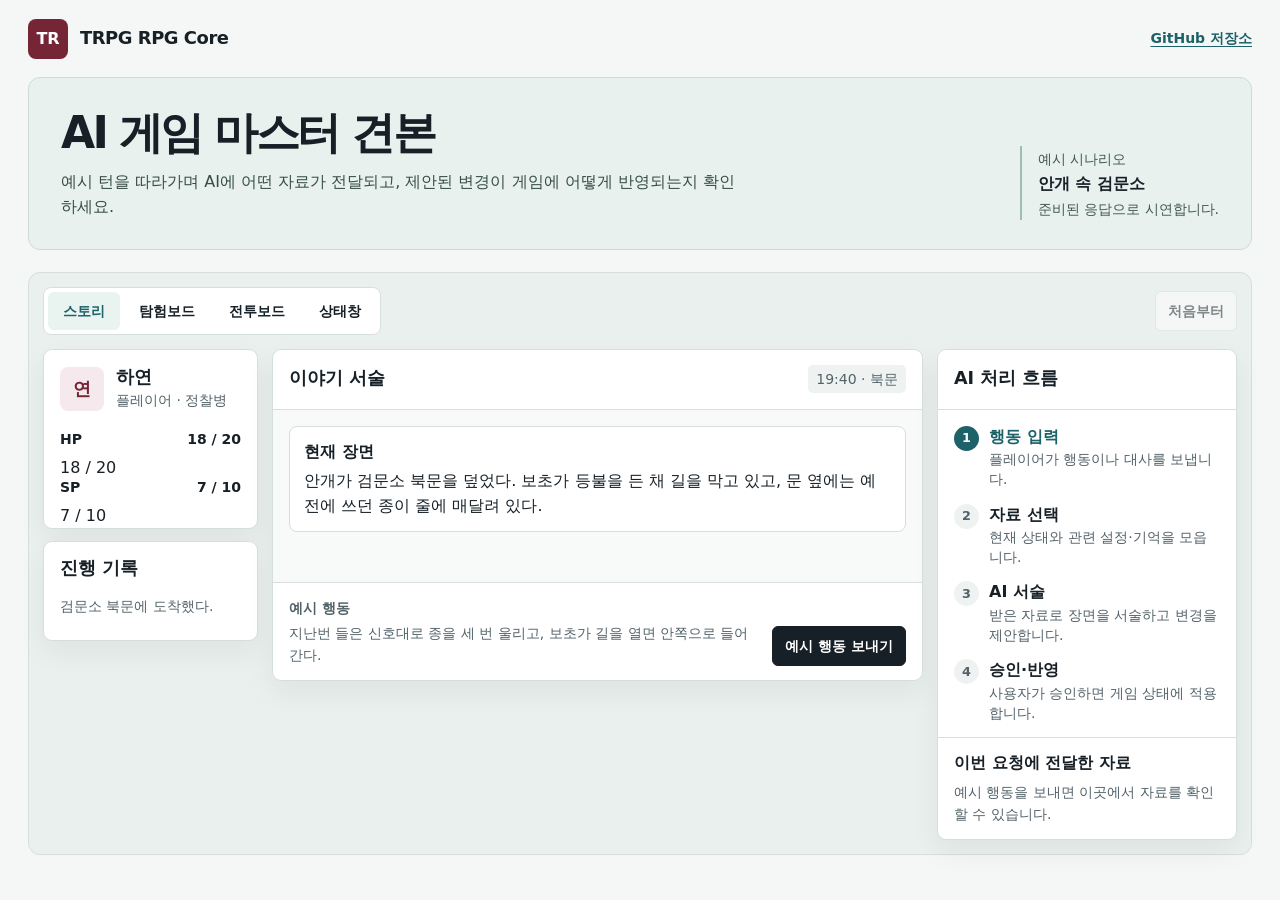
==== index.html @ 64614d7c "Add interactive AI GM demo" ====
<!doctype html>
<html lang="ko">
<head>
  <meta charset="utf-8">
  <meta name="viewport" content="width=device-width, initial-scale=1">
  <meta name="description" content="TRPG RPG Core의 AI 게임 마스터가 입력을 받아 자료를 고르고, 상태 변경을 제안하는 과정을 체험합니다.">
  <meta name="theme-color" content="#f4f7f5">
  <title>TRPG RPG Core · AI GM 견본</title>
  <link rel="icon" href="./favicon.svg" type="image/svg+xml">
  <link rel="stylesheet" href="./styles.css">
  <script src="./demo.js" defer></script>
</head>
<body>
  <div class="app-shell">
    <header class="topbar">
      <div class="brand-lockup">
        <span class="brand-mark" aria-hidden="true">TR</span>
        <strong>TRPG RPG Core</strong>
      </div>
      <a class="source-link" href="https://github.com/tassada00-web/trpg-ai-demo">GitHub 저장소</a>
    </header>

    <main>
      <section class="intro" aria-labelledby="page-title">
        <div>
          <h1 id="page-title">AI 게임 마스터 견본</h1>
          <p>예시 턴을 따라가며 AI에 어떤 자료가 전달되고, 제안된 변경이 게임에 어떻게 반영되는지 확인하세요.</p>
        </div>
        <div class="intro-scene">
          <span>예시 시나리오</span>
          <strong>안개 속 검문소</strong>
          <p>준비된 응답으로 시연합니다.</p>
        </div>
      </section>

      <noscript><p class="noscript">예시 턴을 재생하려면 브라우저에서 JavaScript를 켜주세요.</p></noscript>
      <section class="workbench" aria-label="TRPG 견본">
        <div class="toolbar">
          <nav class="main-mode-switcher" aria-label="견본 화면">
            <button type="button" data-view="story" aria-pressed="true" aria-controls="story">스토리</button>
            <button type="button" data-view="explore" aria-pressed="false" aria-controls="explore">탐험보드</button>
            <button type="button" data-view="combat" aria-pressed="false" aria-controls="combat">전투보드</button>
            <button type="button" data-view="profile" aria-pressed="false" aria-controls="profile">상태창</button>
          </nav>
          <button type="button" class="ghost-button" id="reset" disabled>처음부터</button>
        </div>

        <div class="layout-grid">
          <aside class="party-panel" aria-label="캐릭터와 진행 기록">
            <section class="panel hero-card" aria-labelledby="hero-name">
              <div class="hero-body">
                <div class="hero-ident">
                  <span class="hero-sigil" aria-hidden="true">연</span>
                  <div><h2 id="hero-name">하연</h2><p>플레이어 · 정찰병</p></div>
                </div>
                <div class="resource-stack">
                  <div class="resource-line">
                    <label for="hp-meter">HP <strong data-hp>18 / 20</strong></label>
                    <meter id="hp-meter" min="0" max="20" value="18">18 / 20</meter>
                  </div>
                  <div class="resource-line">
                    <label for="sp-meter">SP <strong>7 / 10</strong></label>
                    <meter id="sp-meter" min="0" max="10" value="7">7 / 10</meter>
                  </div>
                </div>
              </div>
            </section>
            <section class="panel log-panel" aria-labelledby="log-title">
              <h2 id="log-title">진행 기록</h2>
              <ul id="log"><li>검문소 북문에 도착했다.</li></ul>
            </section>
          </aside>

          <div class="play-panel">
            <section id="story" class="panel" aria-labelledby="story-title">
              <header class="panel-head">
                <h2 id="story-title">이야기 서술</h2>
                <span class="scene-tag">19:40 · 북문</span>
              </header>
              <div class="narrator-messages">
                <article class="narrator-message">
                  <h3>현재 장면</h3>
                  <p>안개가 검문소 북문을 덮었다. 보초가 등불을 든 채 길을 막고 있고, 문 옆에는 예전에 쓰던 종이 줄에 매달려 있다.</p>
                </article>
                <article class="narrator-message user" id="player-message" hidden>
                  <h3>하연</h3>
                  <p data-action-text></p>
                </article>
                <article class="narrator-message" id="gm-message" hidden>
                  <h3>AI 게임 마스터 <span>예시 응답</span></h3>
                  <p>종이 세 번 울리자 보초가 등불을 돌리고 빗장을 푼다. 열린 샛문으로 몸을 밀어 넣는 순간, 휘어진 쇠고리가 팔을 스친다. 하연은 문 안쪽 그늘에 이르러 소매 아래 번지는 피를 발견한다.</p>
                </article>
              </div>
              <div class="story-action" id="input-area">
                <div id="sample-action">
                  <p class="field-label">예시 행동</p>
                  <p data-action-text>지난번 들은 신호대로 종을 세 번 울리고, 보초가 길을 열면 안쪽으로 들어간다.</p>
                </div>
                <button type="button" class="solid-button" id="submit-action" aria-describedby="sample-action">예시 행동 보내기</button>
              </div>
              <div class="story-action" id="request-area" hidden>
                <p>선택한 자료를 확인하고 AI의 예시 응답을 열어보세요.</p>
                <button type="button" class="solid-button" id="show-reply">AI 서술 보기</button>
              </div>
              <div class="proposal" id="proposal" hidden>
                <div>
                  <p class="field-label" id="proposal-label">상태 변경 제안 · 승인 대기</p>
                  <h3>하연 HP <span>18 → 15</span></h3>
                  <p id="proposal-note">쇠고리에 긁혀 HP 3 감소</p>
                </div>
                <div class="proposal-actions" id="proposal-actions">
                  <button type="button" class="ghost-button" id="reject">거절</button>
                  <button type="button" class="solid-button" id="approve">승인 및 적용</button>
                </div>
              </div>
            </section>

            <section id="explore" class="panel" aria-labelledby="explore-title" hidden>
              <header class="panel-head"><h2 id="explore-title">파티 탐험 보드</h2><span class="scene-tag">검문소 북문</span></header>
              <div class="board-body">
                <div class="board-map" data-board="explore" aria-hidden="true"></div>
                <p class="board-caption">하연 C4 · 보초 E4 · 신호용 종 E3</p>
                <p>이 예시 턴에는 탐험 참조가 켜져 있어 서버가 보드의 인물과 물체를 AI 요청에 포함합니다.</p>
              </div>
            </section>

            <section id="combat" class="panel" aria-labelledby="combat-title" hidden>
              <header class="panel-head"><h2 id="combat-title">전투 보드</h2><span class="scene-tag">유닛 상태</span></header>
              <div class="board-body">
                <div class="board-map" data-board="combat" aria-hidden="true"></div>
                <p class="board-caption">하연 C4 · HP <strong data-hp>18 / 20</strong></p>
                <p>하연의 HP가 바뀌면 전투보드의 유닛 정보에도 같은 값이 표시됩니다.</p>
              </div>
            </section>

            <section id="profile" class="panel" aria-labelledby="profile-title" hidden>
              <header class="panel-head"><h2 id="profile-title">캐릭터 상태창</h2><span class="scene-tag">하연</span></header>
              <dl class="profile-list">
                <div><dt>직업</dt><dd>정찰병</dd></div>
                <div><dt>HP</dt><dd data-hp>18 / 20</dd></div>
                <div><dt>SP</dt><dd>7 / 10</dd></div>
                <div><dt>소지품</dt><dd>휴대용 등불, 붕대</dd></div>
              </dl>
            </section>
          </div>

          <aside class="panel sheet-panel" aria-labelledby="flow-title">
            <header class="panel-head"><h2 id="flow-title">AI 처리 흐름</h2></header>
            <ol class="flow-list">
              <li data-step aria-current="step"><strong>행동 입력</strong><span>플레이어가 행동이나 대사를 보냅니다.</span></li>
              <li data-step><strong>자료 선택</strong><span>현재 상태와 관련 설정·기억을 모읍니다.</span></li>
              <li data-step><strong>AI 서술</strong><span>받은 자료로 장면을 서술하고 변경을 제안합니다.</span></li>
              <li data-step><strong>승인·반영</strong><span>사용자가 승인하면 게임 상태에 적용합니다.</span></li>
            </ol>
            <section class="context" aria-labelledby="context-title">
              <h3 id="context-title">이번 요청에 전달한 자료</h3>
              <p id="context-empty">예시 행동을 보내면 이곳에서 자료를 확인할 수 있습니다.</p>
              <div id="context-data" hidden>
                <details open>
                  <summary>캐릭터 상태</summary>
                  <p>하연 · 정찰병 · 턴 시작 시 HP 18 / 20, SP 7 / 10</p>
                </details>
                <details open>
                  <summary>탐험보드</summary>
                  <p>북문에서 하연은 C4, 보초는 E4에 있다. 문 옆 E3에는 종이 있다.</p>
                </details>
                <details>
                  <summary>장소 설정</summary>
                  <p>오래된 북문에는 낮은 샛문이 있다. 안쪽으로 휜 쇠고리가 통로에 걸쳐 있다.</p>
                </details>
                <details>
                  <summary>과거 기억</summary>
                  <p>이전 턴에서 안내인이 “종을 세 번 울리면 보초가 샛문을 열어줘”라고 알려줬다.</p>
                </details>
              </div>
            </section>
          </aside>
        </div>
      </section>
      <p class="sr-only" id="announcement" role="status"></p>
    </main>
  </div>
</body>
</html>
---- styles.css ----
:root {
  color-scheme: light;
  --bg: #f4f7f5;
  --surface: #fff;
  --surface-2: #eef3f1;
  --ink: #172027;
  --muted: #536269;
  --line: #d7dfdc;
  --red-deep: #762537;
  --teal: #267f86;
  --teal-dark: #1c6268;
  --green: #368362;
  --gold: #97651c;
  --shadow: 0 12px 28px rgba(20, 33, 39, .06);
}

*, *::before, *::after { box-sizing: border-box; }
[hidden] { display: none !important; }
body {
  margin: 0;
  color: var(--ink);
  background: var(--bg);
  font: 1rem/1.58 "Pretendard", "Noto Sans KR", "Malgun Gothic", system-ui, sans-serif;
}

body, h1, h2, h3, p, ol, ul, dl, dd { margin: 0; }
button, a { touch-action: manipulation; }
button { font: inherit; cursor: pointer; }
button:disabled { opacity: .5; cursor: default; }
:focus-visible { outline: 3px solid var(--teal); outline-offset: 3px; }
a { color: var(--teal-dark); text-underline-offset: .2em; }
h2 { font-size: 1.1rem; line-height: 1.35; }
h3 { font-size: 1rem; line-height: 1.45; }

.app-shell { width: min(1320px, calc(100% - 56px)); margin-inline: auto; padding-bottom: 32px; }
.topbar { display: flex; align-items: center; justify-content: space-between; gap: 12px; min-height: 77px; }
.brand-lockup, .hero-ident { display: flex; align-items: center; gap: 12px; }
.brand-lockup strong { font-size: 1.12rem; letter-spacing: -.025em; }
.brand-mark, .hero-sigil { display: grid; place-items: center; flex: none; border-radius: 8px; font-weight: 900; }
.brand-mark { width: 40px; height: 40px; background: var(--red-deep); color: #fff; }
.source-link { font-size: .875rem; font-weight: 750; }

.intro {
  display: flex;
  align-items: end;
  justify-content: space-between;
  gap: 24px;
  margin-bottom: 22px;
  padding: 29px 32px;
  border: 1px solid #cddbd4;
  border-radius: 12px;
  background: #e8f1ed;
}
.intro h1 { font-size: clamp(1.82rem, 3.45vw, 3.1rem); letter-spacing: -.06em; line-height: 1.18; }
.intro h1 + p { max-width: 43rem; margin-top: 10px; color: #374d47; }
.intro-scene { flex: 0 0 auto; min-width: 170px; border-left: 2px solid #9cbfb3; padding-left: 16px; }
.intro-scene span, .intro-scene p { color: #425851; font-size: .875rem; }
.intro-scene strong { display: block; font-size: 1.03rem; }

.workbench { padding: 14px; border: 1px solid var(--line); border-radius: 12px; background: #eaf0ed; }
.toolbar { display: flex; justify-content: space-between; align-items: center; gap: 12px; margin-bottom: 14px; }
.main-mode-switcher {
  display: flex;
  gap: 4px;
  padding: 4px;
  border: 1px solid var(--line);
  border-radius: 8px;
  background: var(--surface);
}
.main-mode-switcher button, .ghost-button, .solid-button {
  min-height: 40px;
  padding: 7px 12px;
  border: 1px solid var(--line);
  border-radius: 6px;
  background: var(--surface);
  color: var(--ink);
  font-size: .875rem;
  font-weight: 750;
}
.main-mode-switcher button { min-height: 35px; border-color: transparent; padding-inline: 14px; }
.main-mode-switcher button[aria-pressed="true"] { background: #e9f3f0; color: var(--teal-dark); }
.solid-button { background: var(--ink); color: #fff; border-color: var(--ink); }
button:not(:disabled):hover { filter: brightness(.95); }

.layout-grid { display: grid; grid-template-columns: 215px minmax(0, 1fr) minmax(250px, 300px); align-items: start; gap: 14px; }
.party-panel, .resource-stack { display: grid; gap: 12px; }
.panel { min-width: 0; border: 1px solid var(--line); border-radius: 9px; background: var(--surface); box-shadow: var(--shadow); }
.panel-head {
  display: flex;
  align-items: center;
  justify-content: space-between;
  flex-wrap: wrap;
  gap: 8px;
  min-height: 60px;
  padding: 12px 16px;
  border-bottom: 1px solid var(--line);
}
.hero-body { display: grid; gap: 16px; padding: 16px; }
.hero-sigil { width: 44px; height: 44px; background: #f6e9ed; color: var(--red-deep); font-size: 1.15rem; }
.hero-ident p, .scene-tag, .board-caption { color: var(--muted); font-size: .875rem; }
.scene-tag { padding: 3px 8px; background: var(--surface-2); border-radius: 5px; }
.resource-line label { display: flex; justify-content: space-between; font-size: .875rem; font-weight: 750; }
meter { display: block; width: 100%; height: 9px; margin-top: 5px; appearance: none; }
meter::-webkit-meter-bar { border: 0; border-radius: 100px; background: #e2e8e5; }
meter::-webkit-meter-optimum-value { background: var(--green); }
meter::-moz-meter-bar { background: var(--green); }
#sp-meter::-webkit-meter-optimum-value { background: var(--teal); }
#sp-meter::-moz-meter-bar { background: var(--teal); }
.log-panel { padding: 15px 16px; }
.log-panel ul { list-style: none; padding: 0; margin-top: 6px; color: var(--muted); font-size: .875rem; }
.log-panel li { padding: 8px 0; }
.log-panel li + li { border-top: 1px solid var(--line); }

.narrator-messages { display: grid; gap: 12px; min-height: 172px; align-content: start; padding: 16px; background: #f8faf9; }
.narrator-message { border: 1px solid var(--line); border-radius: 8px; padding: 13px 14px; background: var(--surface); }
.narrator-message.user { margin-left: 22px; background: #eaf4f3; border-color: #bdd7d5; }
.narrator-message h3 { margin-bottom: 5px; }
.narrator-message h3 span { margin-left: 5px; color: var(--muted); font-size: .875rem; font-weight: 600; }
.story-action, .proposal {
  display: flex;
  align-items: end;
  justify-content: space-between;
  gap: 12px;
  padding: 14px 16px;
  border-top: 1px solid var(--line);
}
.story-action button, .proposal-actions { flex: none; }
.story-action p, .proposal p { color: var(--muted); font-size: .875rem; }
.field-label { margin-bottom: 3px; font-weight: 800; }
.proposal { background: #fcf6e9; border-radius: 0 0 8px 8px; }
.proposal h3 { margin-block: 4px; }
.proposal h3 span { color: var(--red-deep); margin-left: 4px; }
.proposal-actions { display: flex; flex-wrap: wrap; gap: 6px; }
.proposal[data-decision] { background: var(--surface-2); }

.flow-list { display: grid; gap: 12px; padding: 14px 16px; list-style: none; counter-reset: step; }
.flow-list li { position: relative; padding-left: 35px; counter-increment: step; }
.flow-list li::before {
  content: counter(step);
  position: absolute;
  left: 0;
  top: 2px;
  display: grid;
  place-items: center;
  width: 25px;
  height: 25px;
  border-radius: 50%;
  background: var(--surface-2);
  color: var(--muted);
  font-size: .8rem;
  font-weight: 800;
}
.flow-list li[aria-current="step"]::before { background: var(--teal-dark); color: #fff; }
.flow-list li[aria-current="step"] strong { color: var(--teal-dark); }
.flow-list li.is-done::before { content: "✓"; background: #ddede5; color: #245d45; }
.flow-list span { display: block; color: var(--muted); font-size: .875rem; line-height: 1.45; }
.context { padding: 13px 16px; border-top: 1px solid var(--line); }
.context h3 { margin-bottom: 7px; }
.context p { color: var(--muted); font-size: .875rem; }
.context details { padding: 5px 0; }
.context details + details { border-top: 1px solid var(--line); }
.context summary { cursor: pointer; padding: 3px 0; font-size: .875rem; font-weight: 750; }
.context details p { margin: 2px 0 4px; }

.board-body { padding: 16px; }
.board-map { display: grid; grid-template-columns: repeat(8, minmax(0, 1fr)); border: 1px solid #c9d8d2; border-radius: 6px; overflow: hidden; }
.board-cell { display: grid; place-items: center; aspect-ratio: 1; min-width: 0; background: #f5f8f6; box-shadow: inset 0 0 0 1px #dfe8e3; }
.board-cell[data-terrain="wall"] { background: #d8e3dd; }
.board-cell[data-terrain="gate"] { background: #f0e6d4; }
.board-token { display: grid; place-items: center; width: 72%; max-width: 36px; aspect-ratio: 1; border-radius: 50%; background: var(--teal-dark); color: #fff; font-size: clamp(.7rem, 2vw, .95rem); font-weight: 850; }
.board-token.guard { background: var(--red-deep); }
.board-token.signal { background: var(--gold); }
.board-caption { margin-top: 10px; }
.board-caption + p { margin-top: 4px; }
.profile-list { display: grid; gap: 0; padding: 4px 16px; }
.profile-list div { display: grid; grid-template-columns: minmax(70px, 1fr) 2fr; gap: 10px; padding: 12px 0; }
.profile-list div + div { border-top: 1px solid var(--line); }
.profile-list dt { font-weight: 750; }
.profile-list dd { color: var(--muted); }
.noscript { margin-bottom: 14px; color: var(--red-deep); }

.sr-only { position: absolute; width: 1px; height: 1px; padding: 0; overflow: hidden; clip-path: inset(50%); white-space: nowrap; }

@media (max-width: 1060px) {
  .layout-grid { grid-template-columns: 170px minmax(0, 1fr) 240px; }
  .story-action, .proposal { align-items: start; flex-direction: column; }
}
@media (max-width: 850px) {
  .app-shell { width: calc(100% - 28px); }
  .layout-grid { grid-template-columns: minmax(0, 1fr) minmax(0, 245px); }
  .party-panel { grid-column: 1 / -1; grid-template-columns: 1fr 1fr; }
}
@media (max-width: 610px) {
  .app-shell { width: calc(100% - 20px); }
  .topbar { min-height: 63px; }
  .intro { align-items: start; flex-direction: column; gap: 15px; margin-bottom: 14px; padding: 19px 17px; }
  .workbench { padding: 8px; }
  .toolbar { align-items: stretch; flex-wrap: wrap; gap: 8px; margin-bottom: 8px; }
  .main-mode-switcher { flex: 1 1 100%; }
  .main-mode-switcher button { flex: 1; padding-inline: 2px; }
  .toolbar > button { margin-left: auto; }
  .layout-grid { grid-template-columns: minmax(0, 1fr); gap: 8px; }
  .party-panel { grid-template-columns: 1fr; }
  .log-panel { display: none; }
  .hero-body { gap: 10px; padding-block: 12px; }
  .resource-stack { grid-template-columns: 1fr 1fr; }
}
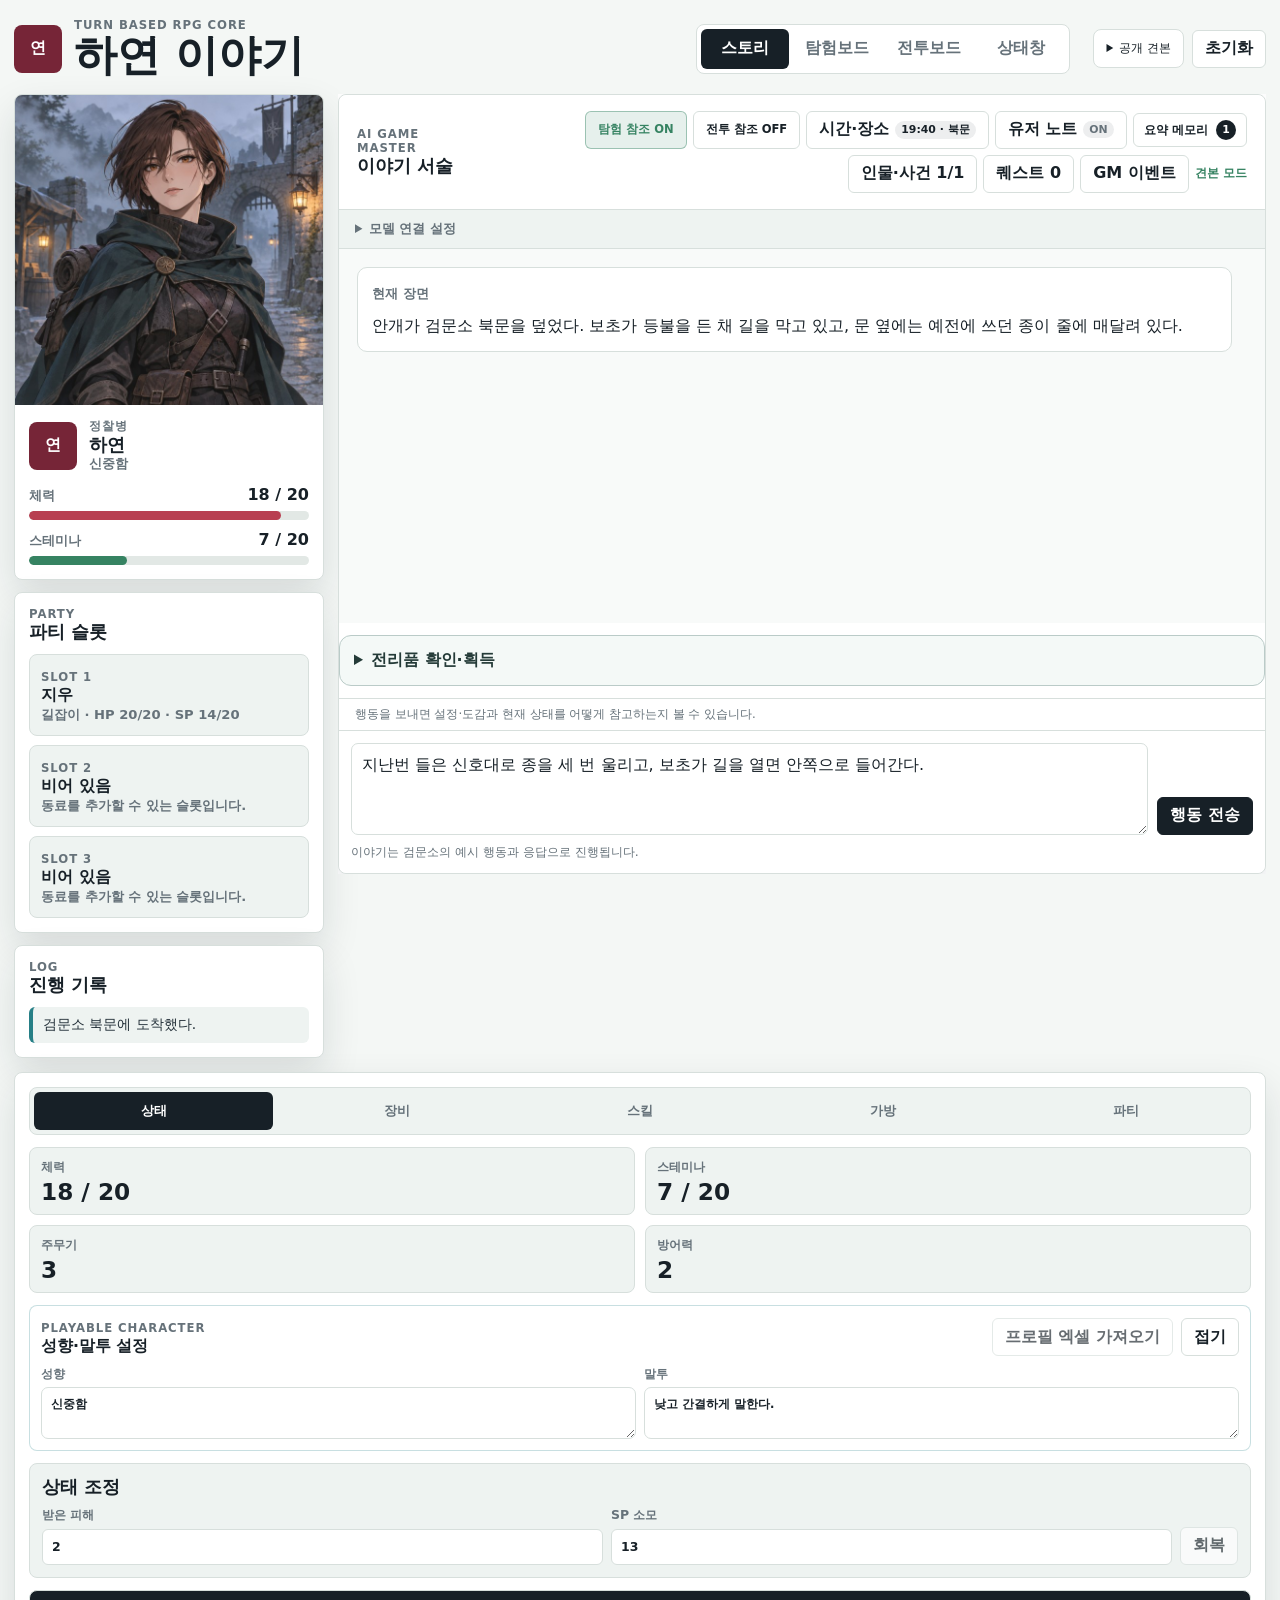
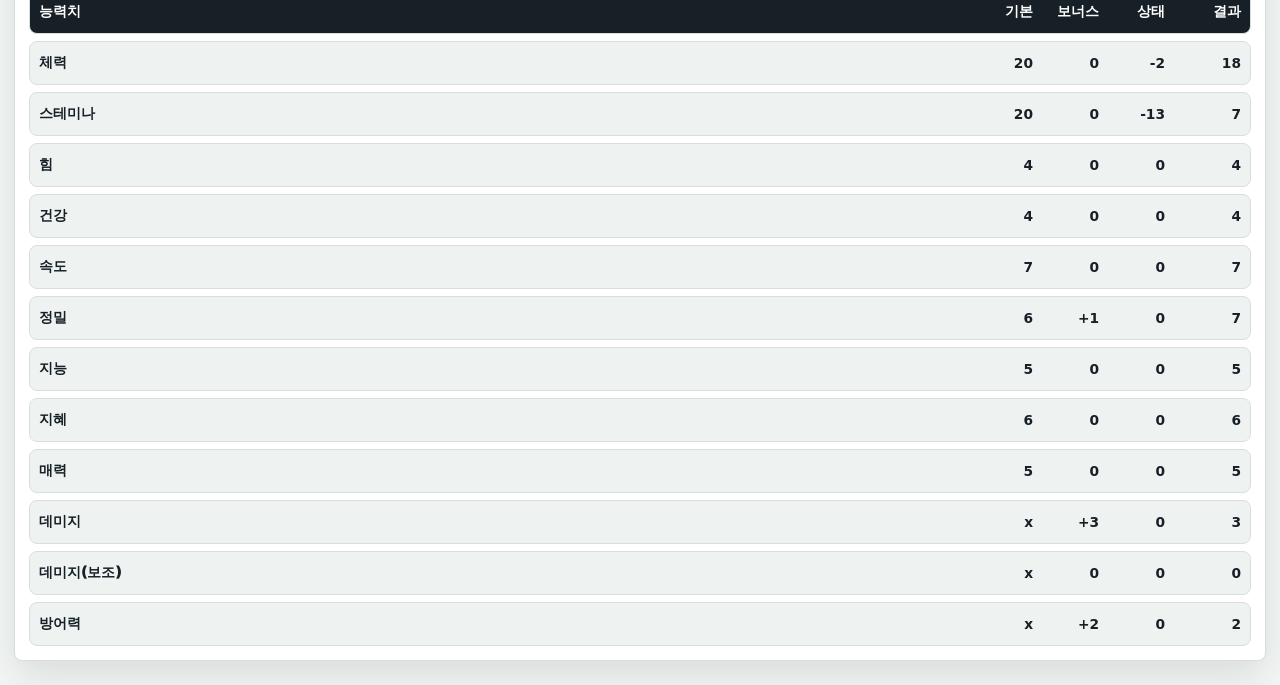
==== commit a535a4ea: "Reuse the live TRPG layout for the public demo" ====
--- a/index.html
+++ b/index.html
@@ -3,182 +3,232 @@
 <head>
   <meta charset="utf-8">
   <meta name="viewport" content="width=device-width, initial-scale=1">
-  <meta name="description" content="TRPG RPG Core의 AI 게임 마스터가 입력을 받아 자료를 고르고, 상태 변경을 제안하는 과정을 체험합니다.">
-  <meta name="theme-color" content="#f4f7f5">
-  <title>TRPG RPG Core · AI GM 견본</title>
+  <meta name="description" content="TRPG RPG Core의 원본 화면에서 AI 서술과 상태 변경을 따라가는 공개 견본입니다.">
+  <title>하연 이야기 · TRPG 견본</title>
   <link rel="icon" href="./favicon.svg" type="image/svg+xml">
-  <link rel="stylesheet" href="./styles.css">
-  <script src="./demo.js" defer></script>
+  <link rel="stylesheet" href="./styles.css?v=2">
+  <link rel="stylesheet" href="./demo.css?v=2">
+  <script src="./demo.js?v=2" defer></script>
 </head>
 <body>
-  <div class="app-shell">
+  <main class="app-shell">
     <header class="topbar">
       <div class="brand-lockup">
-        <span class="brand-mark" aria-hidden="true">TR</span>
-        <strong>TRPG RPG Core</strong>
+        <span class="brand-mark" aria-hidden="true">연</span>
+        <div><p class="eyebrow">Turn Based RPG Core</p><h1>하연 이야기</h1></div>
       </div>
-      <a class="source-link" href="https://github.com/tassada00-web/trpg-ai-demo">GitHub 저장소</a>
+      <nav class="main-mode-switcher" aria-label="메인 화면 전환">
+        <button class="mode-button is-active" type="button" data-mode="story" aria-pressed="true">스토리</button>
+        <button class="mode-button" type="button" data-mode="explore" aria-pressed="false">탐험보드</button>
+        <button class="mode-button" type="button" data-mode="combat" aria-pressed="false">전투보드</button>
+        <button class="mode-button" type="button" data-mode="profile" aria-pressed="false">상태창</button>
+      </nav>
+      <div class="top-actions">
+        <details class="save-tools">
+          <summary>공개 견본</summary>
+          <div class="save-tools-panel">
+            <p>샘플 캐릭터와 미리 작성된 응답으로 AI GM의 한 턴을 재현합니다.</p>
+            <a href="https://github.com/tassada00-web/trpg-ai-demo">GitHub 저장소</a>
+          </div>
+        </details>
+        <button class="ghost-button" id="reset" type="button">초기화</button>
+      </div>
     </header>
-
-    <main>
-      <section class="intro" aria-labelledby="page-title">
-        <div>
-          <h1 id="page-title">AI 게임 마스터 견본</h1>
-          <p>예시 턴을 따라가며 AI에 어떤 자료가 전달되고, 제안된 변경이 게임에 어떻게 반영되는지 확인하세요.</p>
-        </div>
-        <div class="intro-scene">
-          <span>예시 시나리오</span>
-          <strong>안개 속 검문소</strong>
-          <p>준비된 응답으로 시연합니다.</p>
-        </div>
-      </section>
-
-      <noscript><p class="noscript">예시 턴을 재생하려면 브라우저에서 JavaScript를 켜주세요.</p></noscript>
-      <section class="workbench" aria-label="TRPG 견본">
-        <div class="toolbar">
-          <nav class="main-mode-switcher" aria-label="견본 화면">
-            <button type="button" data-view="story" aria-pressed="true" aria-controls="story">스토리</button>
-            <button type="button" data-view="explore" aria-pressed="false" aria-controls="explore">탐험보드</button>
-            <button type="button" data-view="combat" aria-pressed="false" aria-controls="combat">전투보드</button>
-            <button type="button" data-view="profile" aria-pressed="false" aria-controls="profile">상태창</button>
-          </nav>
-          <button type="button" class="ghost-button" id="reset" disabled>처음부터</button>
-        </div>
-
-        <div class="layout-grid">
-          <aside class="party-panel" aria-label="캐릭터와 진행 기록">
-            <section class="panel hero-card" aria-labelledby="hero-name">
-              <div class="hero-body">
-                <div class="hero-ident">
-                  <span class="hero-sigil" aria-hidden="true">연</span>
-                  <div><h2 id="hero-name">하연</h2><p>플레이어 · 정찰병</p></div>
+    <noscript><p>예시 턴을 재생하려면 브라우저에서 JavaScript를 켜주세요.</p></noscript>
+
+    <section class="layout-grid">
+      <aside class="party-panel" aria-label="파티">
+        <section class="hero-card" id="heroCard">
+          <div class="hero-image"><img src="./hayeon.jpg" alt="샘플 캐릭터 하연의 초상화" width="640" height="640"></div>
+          <div class="hero-body">
+            <div class="title-lockup">
+              <span class="sigil" aria-hidden="true">연</span>
+              <div><p class="eyebrow">정찰병</p><h2>하연</h2><p class="small-muted">신중함</p></div>
+            </div>
+            <div class="resource-stack">
+              <div class="resource-line" id="hero-health" style="--meter:90%;--tone:#b83f51">
+                <div class="resource-top"><span>체력</span><strong data-hp>18 / 20</strong></div>
+                <div class="meter" aria-hidden="true"><span></span></div>
+              </div>
+              <div class="resource-line" style="--meter:35%;--tone:#368362">
+                <div class="resource-top"><span>스테미나</span><strong>7 / 20</strong></div>
+                <div class="meter" aria-hidden="true"><span></span></div>
+              </div>
+            </div>
+          </div>
+        </section>
+        <section class="party-slots" aria-labelledby="party-title">
+          <div class="panel-heading"><div><p class="section-kicker">Party</p><h2 id="party-title">파티 슬롯</h2></div></div>
+          <div class="party-slot-list" data-party-slots></div>
+        </section>
+        <section class="log-panel" aria-labelledby="log-title">
+          <div class="panel-heading"><div><p class="section-kicker">Log</p><h2 id="log-title">진행 기록</h2></div></div>
+          <div class="log-list" id="logList"><p class="log-entry">검문소 북문에 도착했다.</p></div>
+        </section>
+      </aside>
+
+      <section class="play-panel uses-game-system is-story-mode" aria-label="탐험과 전투">
+        <section class="board-zone board-zone-embedded is-story-board">
+          <div class="board-head">
+            <div><p class="section-kicker">Status</p><h2>메인 캐릭터 목록</h2></div>
+            <div class="board-meta"><span>1명</span></div>
+          </div>
+          <div class="embedded-game-frame" hidden>
+            <iframe id="gameSystemFrame" title="탐험·전투 보드"></iframe>
+          </div>
+
+          <div class="status-main-board" id="statusMainBoard" hidden>
+            <section class="status-board-intro">
+              <div><p class="section-kicker">Main Characters</p><h2>메인 캐릭터</h2></div>
+              <p>공개 견본의 플레이어 캐릭터입니다.</p>
+            </section>
+            <section class="main-character-list">
+              <article class="main-character-card is-active">
+                <span class="main-character-image"><img src="./hayeon.jpg" alt="" width="640" height="640"></span>
+                <span class="main-character-body"><span class="tiny-label">정찰병</span><strong>하연</strong><small>신중함</small>
+                  <span class="main-character-stats"><b>HP <span data-hp>18 / 20</span></b><b>SP 7 / 20</b><b>파티 1/3</b></span>
+                </span>
+              </article>
+            </section>
+          </div>
+
+          <div class="story-main-board" id="storyMainBoard">
+            <section class="narrator-panel" aria-label="AI 게임 마스터">
+              <header class="narrator-head">
+                <div class="demo-narrator-title"><p class="section-kicker">AI Game Master</p><h2>이야기 서술</h2></div>
+                <div class="narrator-head-actions">
+                  <span class="ghost-button board-ai-toggle is-on demo-reference">탐험 참조 ON</span>
+                  <span class="ghost-button board-ai-toggle demo-reference">전투 참조 OFF</span>
+                  <button class="ghost-button story-scene-open" type="button" data-info="scene">시간·장소 <span>19:40 · 북문</span></button>
+                  <button class="ghost-button story-user-note-open" type="button" data-info="note">유저 노트 <span>ON</span></button>
+                  <button class="ghost-button story-memory-open" type="button" data-info="memory">요약 메모리 <span>1</span></button>
+                  <button class="ghost-button" type="button" data-info="ledger">인물·사건 1/1</button>
+                  <button class="ghost-button" type="button" data-info="quest">퀘스트 0</button>
+                  <button class="ghost-button" type="button" data-info="event">GM 이벤트</button>
+                  <span class="narrator-status is-ready">견본 모드</span>
                 </div>
-                <div class="resource-stack">
-                  <div class="resource-line">
-                    <label for="hp-meter">HP <strong data-hp>18 / 20</strong></label>
-                    <meter id="hp-meter" min="0" max="20" value="18">18 / 20</meter>
-                  </div>
-                  <div class="resource-line">
-                    <label for="sp-meter">SP <strong>7 / 10</strong></label>
-                    <meter id="sp-meter" min="0" max="10" value="7">7 / 10</meter>
-                  </div>
-                </div>
-              </div>
-            </section>
-            <section class="panel log-panel" aria-labelledby="log-title">
-              <h2 id="log-title">진행 기록</h2>
-              <ul id="log"><li>검문소 북문에 도착했다.</li></ul>
-            </section>
-          </aside>
-
-          <div class="play-panel">
-            <section id="story" class="panel" aria-labelledby="story-title">
-              <header class="panel-head">
-                <h2 id="story-title">이야기 서술</h2>
-                <span class="scene-tag">19:40 · 북문</span>
               </header>
-              <div class="narrator-messages">
-                <article class="narrator-message">
-                  <h3>현재 장면</h3>
-                  <p>안개가 검문소 북문을 덮었다. 보초가 등불을 든 채 길을 막고 있고, 문 옆에는 예전에 쓰던 종이 줄에 매달려 있다.</p>
+
+              <details class="narrator-settings">
+                <summary>모델 연결 설정</summary>
+                <p class="demo-settings-copy">운영 화면에서 모델 연결을 설정합니다. 이 견본은 미리 작성된 응답을 사용합니다.</p>
+              </details>
+
+              <div class="narrator-messages" id="narratorMessages">
+                <article class="narrator-message assistant">
+                  <header class="narrator-message-head"><small>현재 장면</small></header>
+                  <p class="narrator-message-body">안개가 검문소 북문을 덮었다. 보초가 등불을 든 채 길을 막고 있고, 문 옆에는 예전에 쓰던 종이 줄에 매달려 있다.</p>
                 </article>
                 <article class="narrator-message user" id="player-message" hidden>
-                  <h3>하연</h3>
-                  <p data-action-text></p>
+                  <header class="narrator-message-head"><small>하연</small></header>
+                  <p class="narrator-message-body" id="player-action"></p>
                 </article>
-                <article class="narrator-message" id="gm-message" hidden>
-                  <h3>AI 게임 마스터 <span>예시 응답</span></h3>
-                  <p>종이 세 번 울리자 보초가 등불을 돌리고 빗장을 푼다. 열린 샛문으로 몸을 밀어 넣는 순간, 휘어진 쇠고리가 팔을 스친다. 하연은 문 안쪽 그늘에 이르러 소매 아래 번지는 피를 발견한다.</p>
+                <article class="narrator-message assistant" id="gm-message" hidden>
+                  <header class="narrator-message-head"><small>AI 게임 마스터 · 예시 응답</small></header>
+                  <p class="narrator-message-body" id="gm-text"></p>
                 </article>
-              </div>
-              <div class="story-action" id="input-area">
-                <div id="sample-action">
-                  <p class="field-label">예시 행동</p>
-                  <p data-action-text>지난번 들은 신호대로 종을 세 번 울리고, 보초가 길을 열면 안쪽으로 들어간다.</p>
+                <p class="story-commit-notice" id="result" hidden></p>
+              </div>
+
+              <details class="story-loot-panel">
+                <summary>전리품 확인·획득</summary>
+                <p>이 장면에서 획득할 수 있는 전리품이 없습니다.</p>
+              </details>
+
+              <section class="state-proposals" id="stateProposals" hidden aria-labelledby="proposal-title">
+                <section class="proposal-group">
+                  <div class="state-proposals-head"><h3 id="proposal-title">게임·전투보드 변경 제안</h3><span>1건</span></div>
+                  <ul><li id="proposal-text"></li></ul>
+                  <div class="state-proposal-actions">
+                    <button class="ghost-button" type="button" id="reject">거절</button>
+                    <button class="solid-button" type="button" id="approve">적용</button>
+                  </div>
+                </section>
+              </section>
+
+              <div class="narrator-context demo-context">
+                <p id="flow-status">행동을 보내면 설정·도감과 현재 상태를 어떻게 참고하는지 볼 수 있습니다.</p>
+                <button id="context-button" class="mini-button" type="button" hidden>이번 요청 자료</button>
+                <button id="show-reply" class="solid-button" type="button" hidden>AI 서술 보기</button>
+              </div>
+
+              <form class="narrator-form" id="narratorForm">
+                <label class="sr-only" for="narratorInput">행동 입력</label>
+                <textarea id="narratorInput" rows="3" readonly aria-describedby="demo-input-hint">지난번 들은 신호대로 종을 세 번 울리고, 보초가 길을 열면 안쪽으로 들어간다.</textarea>
+                <button class="solid-button" id="narratorSend" type="submit">행동 전송</button>
+                <p class="demo-input-hint" id="demo-input-hint">이야기는 검문소의 예시 행동과 응답으로 진행됩니다.</p>
+              </form>
+            </section>
+          </div>
+        </section>
+      </section>
+
+      <aside class="sheet-panel" aria-label="상태창">
+        <nav class="sheet-tabs" aria-label="상태창 탭">
+          <button class="sheet-tab is-active" type="button" data-tab="overview" aria-pressed="true">상태</button>
+          <button class="sheet-tab" type="button" data-tab="equipment" aria-pressed="false">장비</button>
+          <button class="sheet-tab" type="button" data-tab="skills" aria-pressed="false">스킬</button>
+          <button class="sheet-tab" type="button" data-tab="bag" aria-pressed="false">가방</button>
+          <button class="sheet-tab" type="button" data-tab="party" aria-pressed="false">파티</button>
+        </nav>
+        <div class="sheet-content">
+          <div data-sheet="overview">
+            <section class="summary-grid">
+              <article class="metric"><span>체력</span><strong data-hp>18 / 20</strong></article>
+              <article class="metric"><span>스테미나</span><strong>7 / 20</strong></article>
+              <article class="metric"><span>주무기</span><strong>3</strong></article>
+              <article class="metric"><span>방어력</span><strong>2</strong></article>
+            </section>
+            <section class="unit-profile-editor playable-profile-editor demo-sheet-section">
+              <div class="card-head">
+                <div><span class="tiny-label">Playable Character</span><h3>성향·말투 설정</h3></div>
+                <div class="unit-profile-head-actions">
+                  <button class="mini-button" type="button" disabled>프로필 엑셀 가져오기</button>
+                  <button class="mini-button unit-profile-toggle" id="profile-toggle" type="button" aria-expanded="true" aria-controls="profile-body">접기</button>
                 </div>
-                <button type="button" class="solid-button" id="submit-action" aria-describedby="sample-action">예시 행동 보내기</button>
-              </div>
-              <div class="story-action" id="request-area" hidden>
-                <p>선택한 자료를 확인하고 AI의 예시 응답을 열어보세요.</p>
-                <button type="button" class="solid-button" id="show-reply">AI 서술 보기</button>
-              </div>
-              <div class="proposal" id="proposal" hidden>
-                <div>
-                  <p class="field-label" id="proposal-label">상태 변경 제안 · 승인 대기</p>
-                  <h3>하연 HP <span>18 → 15</span></h3>
-                  <p id="proposal-note">쇠고리에 긁혀 HP 3 감소</p>
+              </div>
+              <div class="unit-profile-body" id="profile-body">
+                <div class="unit-profile-grid">
+                  <label>성향<textarea rows="2" readonly>신중함</textarea></label>
+                  <label>말투<textarea rows="2" readonly>낮고 간결하게 말한다.</textarea></label>
                 </div>
-                <div class="proposal-actions" id="proposal-actions">
-                  <button type="button" class="ghost-button" id="reject">거절</button>
-                  <button type="button" class="solid-button" id="approve">승인 및 적용</button>
-                </div>
-              </div>
-            </section>
-
-            <section id="explore" class="panel" aria-labelledby="explore-title" hidden>
-              <header class="panel-head"><h2 id="explore-title">파티 탐험 보드</h2><span class="scene-tag">검문소 북문</span></header>
-              <div class="board-body">
-                <div class="board-map" data-board="explore" aria-hidden="true"></div>
-                <p class="board-caption">하연 C4 · 보초 E4 · 신호용 종 E3</p>
-                <p>이 예시 턴에는 탐험 참조가 켜져 있어 서버가 보드의 인물과 물체를 AI 요청에 포함합니다.</p>
-              </div>
-            </section>
-
-            <section id="combat" class="panel" aria-labelledby="combat-title" hidden>
-              <header class="panel-head"><h2 id="combat-title">전투 보드</h2><span class="scene-tag">유닛 상태</span></header>
-              <div class="board-body">
-                <div class="board-map" data-board="combat" aria-hidden="true"></div>
-                <p class="board-caption">하연 C4 · HP <strong data-hp>18 / 20</strong></p>
-                <p>하연의 HP가 바뀌면 전투보드의 유닛 정보에도 같은 값이 표시됩니다.</p>
-              </div>
-            </section>
-
-            <section id="profile" class="panel" aria-labelledby="profile-title" hidden>
-              <header class="panel-head"><h2 id="profile-title">캐릭터 상태창</h2><span class="scene-tag">하연</span></header>
-              <dl class="profile-list">
-                <div><dt>직업</dt><dd>정찰병</dd></div>
-                <div><dt>HP</dt><dd data-hp>18 / 20</dd></div>
-                <div><dt>SP</dt><dd>7 / 10</dd></div>
-                <div><dt>소지품</dt><dd>휴대용 등불, 붕대</dd></div>
-              </dl>
-            </section>
-          </div>
-
-          <aside class="panel sheet-panel" aria-labelledby="flow-title">
-            <header class="panel-head"><h2 id="flow-title">AI 처리 흐름</h2></header>
-            <ol class="flow-list">
-              <li data-step aria-current="step"><strong>행동 입력</strong><span>플레이어가 행동이나 대사를 보냅니다.</span></li>
-              <li data-step><strong>자료 선택</strong><span>현재 상태와 관련 설정·기억을 모읍니다.</span></li>
-              <li data-step><strong>AI 서술</strong><span>받은 자료로 장면을 서술하고 변경을 제안합니다.</span></li>
-              <li data-step><strong>승인·반영</strong><span>사용자가 승인하면 게임 상태에 적용합니다.</span></li>
-            </ol>
-            <section class="context" aria-labelledby="context-title">
-              <h3 id="context-title">이번 요청에 전달한 자료</h3>
-              <p id="context-empty">예시 행동을 보내면 이곳에서 자료를 확인할 수 있습니다.</p>
-              <div id="context-data" hidden>
-                <details open>
-                  <summary>캐릭터 상태</summary>
-                  <p>하연 · 정찰병 · 턴 시작 시 HP 18 / 20, SP 7 / 10</p>
-                </details>
-                <details open>
-                  <summary>탐험보드</summary>
-                  <p>북문에서 하연은 C4, 보초는 E4에 있다. 문 옆 E3에는 종이 있다.</p>
-                </details>
-                <details>
-                  <summary>장소 설정</summary>
-                  <p>오래된 북문에는 낮은 샛문이 있다. 안쪽으로 휜 쇠고리가 통로에 걸쳐 있다.</p>
-                </details>
-                <details>
-                  <summary>과거 기억</summary>
-                  <p>이전 턴에서 안내인이 “종을 세 번 울리면 보초가 샛문을 열어줘”라고 알려줬다.</p>
-                </details>
-              </div>
-            </section>
-          </aside>
+              </div>
+            </section>
+            <section class="detail-card demo-sheet-section">
+              <h2>상태 조정</h2>
+              <div class="resource-editor">
+                <label>받은 피해<input id="damage-counter" type="number" value="2" readonly></label>
+                <label>SP 소모<input type="number" value="13" readonly></label>
+                <button class="mini-button" type="button" disabled>회복</button>
+              </div>
+            </section>
+            <section class="stat-table demo-sheet-section" id="stat-table" aria-label="능력치"></section>
+          </div>
+          <section data-sheet="equipment" class="gear-grid" hidden>
+            <article class="gear-card"><p class="tiny-label">주무기</p><h3>정찰용 단검</h3><p>데미지 +3</p></article>
+            <article class="gear-card"><p class="tiny-label">방어구</p><h3>여행자의 외투</h3><p>방어력 +2</p></article>
+          </section>
+          <section data-sheet="skills" class="skill-grid" hidden>
+            <article class="skill-card"><p class="tiny-label">Active</p><h3>기척 감추기</h3><p>발걸음을 죽여 주변의 시선을 피한다.</p></article>
+            <article class="skill-card"><p class="tiny-label">Passive</p><h3>길잡이</h3><p>갈림길에서 지나온 경로를 기억한다.</p></article>
+          </section>
+          <section data-sheet="bag" class="bag-grid" hidden>
+            <article class="detail-card"><h3>휴대용 등불</h3><p>1개</p></article>
+            <article class="detail-card"><h3>붕대</h3><p>2개</p></article>
+          </section>
+          <section data-sheet="party" class="party-slot-list" data-party-slots hidden></section>
         </div>
-      </section>
-      <p class="sr-only" id="announcement" role="status"></p>
-    </main>
-  </div>
+      </aside>
+    </section>
+
+    <dialog class="demo-dialog" id="info-dialog" aria-labelledby="info-title">
+      <div class="card-head">
+        <h2 id="info-title"></h2>
+        <form method="dialog"><button class="ghost-button" type="submit">닫기</button></form>
+      </div>
+      <div class="demo-info-body" id="info-body"></div>
+    </dialog>
+    <p class="sr-only" id="announcement" role="status"></p>
+  </main>
 </body>
-</html>
+</html>
--- a/styles.css
+++ b/styles.css
@@ -1,207 +1,2879 @@
-:root {
-  color-scheme: light;
-  --bg: #f4f7f5;
-  --surface: #fff;
-  --surface-2: #eef3f1;
-  --ink: #172027;
-  --muted: #536269;
-  --line: #d7dfdc;
-  --red-deep: #762537;
-  --teal: #267f86;
-  --teal-dark: #1c6268;
-  --green: #368362;
-  --gold: #97651c;
-  --shadow: 0 12px 28px rgba(20, 33, 39, .06);
-}
-
-*, *::before, *::after { box-sizing: border-box; }
-[hidden] { display: none !important; }
-body {
-  margin: 0;
-  color: var(--ink);
-  background: var(--bg);
-  font: 1rem/1.58 "Pretendard", "Noto Sans KR", "Malgun Gothic", system-ui, sans-serif;
-}
-
-body, h1, h2, h3, p, ol, ul, dl, dd { margin: 0; }
-button, a { touch-action: manipulation; }
-button { font: inherit; cursor: pointer; }
-button:disabled { opacity: .5; cursor: default; }
-:focus-visible { outline: 3px solid var(--teal); outline-offset: 3px; }
-a { color: var(--teal-dark); text-underline-offset: .2em; }
-h2 { font-size: 1.1rem; line-height: 1.35; }
-h3 { font-size: 1rem; line-height: 1.45; }
-
-.app-shell { width: min(1320px, calc(100% - 56px)); margin-inline: auto; padding-bottom: 32px; }
-.topbar { display: flex; align-items: center; justify-content: space-between; gap: 12px; min-height: 77px; }
-.brand-lockup, .hero-ident { display: flex; align-items: center; gap: 12px; }
-.brand-lockup strong { font-size: 1.12rem; letter-spacing: -.025em; }
-.brand-mark, .hero-sigil { display: grid; place-items: center; flex: none; border-radius: 8px; font-weight: 900; }
-.brand-mark { width: 40px; height: 40px; background: var(--red-deep); color: #fff; }
-.source-link { font-size: .875rem; font-weight: 750; }
-
-.intro {
-  display: flex;
-  align-items: end;
-  justify-content: space-between;
-  gap: 24px;
-  margin-bottom: 22px;
-  padding: 29px 32px;
-  border: 1px solid #cddbd4;
-  border-radius: 12px;
-  background: #e8f1ed;
-}
-.intro h1 { font-size: clamp(1.82rem, 3.45vw, 3.1rem); letter-spacing: -.06em; line-height: 1.18; }
-.intro h1 + p { max-width: 43rem; margin-top: 10px; color: #374d47; }
-.intro-scene { flex: 0 0 auto; min-width: 170px; border-left: 2px solid #9cbfb3; padding-left: 16px; }
-.intro-scene span, .intro-scene p { color: #425851; font-size: .875rem; }
-.intro-scene strong { display: block; font-size: 1.03rem; }
-
-.workbench { padding: 14px; border: 1px solid var(--line); border-radius: 12px; background: #eaf0ed; }
-.toolbar { display: flex; justify-content: space-between; align-items: center; gap: 12px; margin-bottom: 14px; }
-.main-mode-switcher {
-  display: flex;
-  gap: 4px;
-  padding: 4px;
-  border: 1px solid var(--line);
-  border-radius: 8px;
-  background: var(--surface);
-}
-.main-mode-switcher button, .ghost-button, .solid-button {
-  min-height: 40px;
-  padding: 7px 12px;
-  border: 1px solid var(--line);
-  border-radius: 6px;
-  background: var(--surface);
-  color: var(--ink);
-  font-size: .875rem;
-  font-weight: 750;
-}
-.main-mode-switcher button { min-height: 35px; border-color: transparent; padding-inline: 14px; }
-.main-mode-switcher button[aria-pressed="true"] { background: #e9f3f0; color: var(--teal-dark); }
-.solid-button { background: var(--ink); color: #fff; border-color: var(--ink); }
-button:not(:disabled):hover { filter: brightness(.95); }
-
-.layout-grid { display: grid; grid-template-columns: 215px minmax(0, 1fr) minmax(250px, 300px); align-items: start; gap: 14px; }
-.party-panel, .resource-stack { display: grid; gap: 12px; }
-.panel { min-width: 0; border: 1px solid var(--line); border-radius: 9px; background: var(--surface); box-shadow: var(--shadow); }
-.panel-head {
-  display: flex;
-  align-items: center;
-  justify-content: space-between;
-  flex-wrap: wrap;
-  gap: 8px;
-  min-height: 60px;
-  padding: 12px 16px;
-  border-bottom: 1px solid var(--line);
-}
-.hero-body { display: grid; gap: 16px; padding: 16px; }
-.hero-sigil { width: 44px; height: 44px; background: #f6e9ed; color: var(--red-deep); font-size: 1.15rem; }
-.hero-ident p, .scene-tag, .board-caption { color: var(--muted); font-size: .875rem; }
-.scene-tag { padding: 3px 8px; background: var(--surface-2); border-radius: 5px; }
-.resource-line label { display: flex; justify-content: space-between; font-size: .875rem; font-weight: 750; }
-meter { display: block; width: 100%; height: 9px; margin-top: 5px; appearance: none; }
-meter::-webkit-meter-bar { border: 0; border-radius: 100px; background: #e2e8e5; }
-meter::-webkit-meter-optimum-value { background: var(--green); }
-meter::-moz-meter-bar { background: var(--green); }
-#sp-meter::-webkit-meter-optimum-value { background: var(--teal); }
-#sp-meter::-moz-meter-bar { background: var(--teal); }
-.log-panel { padding: 15px 16px; }
-.log-panel ul { list-style: none; padding: 0; margin-top: 6px; color: var(--muted); font-size: .875rem; }
-.log-panel li { padding: 8px 0; }
-.log-panel li + li { border-top: 1px solid var(--line); }
-
-.narrator-messages { display: grid; gap: 12px; min-height: 172px; align-content: start; padding: 16px; background: #f8faf9; }
-.narrator-message { border: 1px solid var(--line); border-radius: 8px; padding: 13px 14px; background: var(--surface); }
-.narrator-message.user { margin-left: 22px; background: #eaf4f3; border-color: #bdd7d5; }
-.narrator-message h3 { margin-bottom: 5px; }
-.narrator-message h3 span { margin-left: 5px; color: var(--muted); font-size: .875rem; font-weight: 600; }
-.story-action, .proposal {
-  display: flex;
-  align-items: end;
-  justify-content: space-between;
-  gap: 12px;
-  padding: 14px 16px;
-  border-top: 1px solid var(--line);
-}
-.story-action button, .proposal-actions { flex: none; }
-.story-action p, .proposal p { color: var(--muted); font-size: .875rem; }
-.field-label { margin-bottom: 3px; font-weight: 800; }
-.proposal { background: #fcf6e9; border-radius: 0 0 8px 8px; }
-.proposal h3 { margin-block: 4px; }
-.proposal h3 span { color: var(--red-deep); margin-left: 4px; }
-.proposal-actions { display: flex; flex-wrap: wrap; gap: 6px; }
-.proposal[data-decision] { background: var(--surface-2); }
-
-.flow-list { display: grid; gap: 12px; padding: 14px 16px; list-style: none; counter-reset: step; }
-.flow-list li { position: relative; padding-left: 35px; counter-increment: step; }
-.flow-list li::before {
-  content: counter(step);
-  position: absolute;
-  left: 0;
-  top: 2px;
-  display: grid;
-  place-items: center;
-  width: 25px;
-  height: 25px;
-  border-radius: 50%;
-  background: var(--surface-2);
-  color: var(--muted);
-  font-size: .8rem;
-  font-weight: 800;
-}
-.flow-list li[aria-current="step"]::before { background: var(--teal-dark); color: #fff; }
-.flow-list li[aria-current="step"] strong { color: var(--teal-dark); }
-.flow-list li.is-done::before { content: "✓"; background: #ddede5; color: #245d45; }
-.flow-list span { display: block; color: var(--muted); font-size: .875rem; line-height: 1.45; }
-.context { padding: 13px 16px; border-top: 1px solid var(--line); }
-.context h3 { margin-bottom: 7px; }
-.context p { color: var(--muted); font-size: .875rem; }
-.context details { padding: 5px 0; }
-.context details + details { border-top: 1px solid var(--line); }
-.context summary { cursor: pointer; padding: 3px 0; font-size: .875rem; font-weight: 750; }
-.context details p { margin: 2px 0 4px; }
-
-.board-body { padding: 16px; }
-.board-map { display: grid; grid-template-columns: repeat(8, minmax(0, 1fr)); border: 1px solid #c9d8d2; border-radius: 6px; overflow: hidden; }
-.board-cell { display: grid; place-items: center; aspect-ratio: 1; min-width: 0; background: #f5f8f6; box-shadow: inset 0 0 0 1px #dfe8e3; }
-.board-cell[data-terrain="wall"] { background: #d8e3dd; }
-.board-cell[data-terrain="gate"] { background: #f0e6d4; }
-.board-token { display: grid; place-items: center; width: 72%; max-width: 36px; aspect-ratio: 1; border-radius: 50%; background: var(--teal-dark); color: #fff; font-size: clamp(.7rem, 2vw, .95rem); font-weight: 850; }
-.board-token.guard { background: var(--red-deep); }
-.board-token.signal { background: var(--gold); }
-.board-caption { margin-top: 10px; }
-.board-caption + p { margin-top: 4px; }
-.profile-list { display: grid; gap: 0; padding: 4px 16px; }
-.profile-list div { display: grid; grid-template-columns: minmax(70px, 1fr) 2fr; gap: 10px; padding: 12px 0; }
-.profile-list div + div { border-top: 1px solid var(--line); }
-.profile-list dt { font-weight: 750; }
-.profile-list dd { color: var(--muted); }
-.noscript { margin-bottom: 14px; color: var(--red-deep); }
-
-.sr-only { position: absolute; width: 1px; height: 1px; padding: 0; overflow: hidden; clip-path: inset(50%); white-space: nowrap; }
-
-@media (max-width: 1060px) {
-  .layout-grid { grid-template-columns: 170px minmax(0, 1fr) 240px; }
-  .story-action, .proposal { align-items: start; flex-direction: column; }
-}
-@media (max-width: 850px) {
-  .app-shell { width: calc(100% - 28px); }
-  .layout-grid { grid-template-columns: minmax(0, 1fr) minmax(0, 245px); }
-  .party-panel { grid-column: 1 / -1; grid-template-columns: 1fr 1fr; }
-}
-@media (max-width: 610px) {
-  .app-shell { width: calc(100% - 20px); }
-  .topbar { min-height: 63px; }
-  .intro { align-items: start; flex-direction: column; gap: 15px; margin-bottom: 14px; padding: 19px 17px; }
-  .workbench { padding: 8px; }
-  .toolbar { align-items: stretch; flex-wrap: wrap; gap: 8px; margin-bottom: 8px; }
-  .main-mode-switcher { flex: 1 1 100%; }
-  .main-mode-switcher button { flex: 1; padding-inline: 2px; }
-  .toolbar > button { margin-left: auto; }
-  .layout-grid { grid-template-columns: minmax(0, 1fr); gap: 8px; }
-  .party-panel { grid-template-columns: 1fr; }
-  .log-panel { display: none; }
-  .hero-body { gap: 10px; padding-block: 12px; }
-  .resource-stack { grid-template-columns: 1fr 1fr; }
-}
+:root {
+  color-scheme: light;
+  --bg: #f4f7f5;
+  --surface: #ffffff;
+  --surface-2: #eef3f1;
+  --ink: #172027;
+  --muted: #66727a;
+  --line: #d7dfdc;
+  --red: #b83f51;
+  --red-deep: #762537;
+  --teal: #267f86;
+  --cyan: #35a6bd;
+  --gold: #b88632;
+  --green: #368362;
+  --violet: #5b518f;
+  --player: #26b65e;
+  --ally: #2d8fd0;
+  --enemy: #dc352b;
+  --grid: #34344a;
+  --shadow: 0 16px 38px rgba(20, 33, 39, 0.12);
+}
+
+* {
+  box-sizing: border-box;
+}
+
+[hidden] {
+  display: none !important;
+}
+
+html {
+  min-width: 320px;
+}
+
+body {
+  margin: 0;
+  min-height: 100vh;
+  background: var(--bg);
+  color: var(--ink);
+  font-family:
+    "Pretendard",
+    "Noto Sans KR",
+    "Malgun Gothic",
+    "Segoe UI",
+    system-ui,
+    sans-serif;
+}
+
+button,
+input,
+select,
+textarea {
+  font: inherit;
+}
+
+button {
+  cursor: pointer;
+}
+
+.app-shell {
+  width: min(1900px, calc(100% - 28px));
+  margin: 0 auto;
+  padding: 18px 0 24px;
+}
+
+.topbar {
+  display: grid;
+  grid-template-columns: minmax(230px, 1fr) minmax(240px, auto) minmax(180px, auto);
+  align-items: center;
+  gap: 16px;
+  margin-bottom: 14px;
+}
+
+.brand-lockup,
+.title-lockup {
+  display: flex;
+  align-items: center;
+  min-width: 0;
+  gap: 12px;
+}
+
+.brand-mark,
+.sigil {
+  display: grid;
+  place-items: center;
+  width: 48px;
+  height: 48px;
+  flex: 0 0 auto;
+  border-radius: 8px;
+  background: var(--red-deep);
+  color: #fff;
+  font-weight: 950;
+}
+
+.eyebrow,
+.section-kicker,
+.tiny-label {
+  margin: 0;
+  color: var(--muted);
+  font-size: 0.73rem;
+  font-weight: 900;
+  letter-spacing: 0.08em;
+  text-transform: uppercase;
+}
+
+h1,
+h2,
+h3,
+p {
+  margin: 0;
+}
+
+h1 {
+  overflow-wrap: anywhere;
+  font-size: clamp(1.55rem, 4vw, 2.7rem);
+  line-height: 1.1;
+}
+
+h2 {
+  font-size: 1.15rem;
+  line-height: 1.15;
+}
+
+h3 {
+  font-size: 0.98rem;
+}
+
+.character-switcher {
+  display: flex;
+  align-items: center;
+  justify-content: center;
+  gap: 8px;
+  flex-wrap: wrap;
+}
+
+.main-mode-switcher {
+  display: grid;
+  grid-template-columns: repeat(4, minmax(82px, 1fr));
+  gap: 4px;
+  min-width: min(420px, 100%);
+  padding: 4px;
+  border: 1px solid var(--line);
+  border-radius: 8px;
+  background: var(--surface);
+}
+
+.character-pill {
+  display: inline-grid;
+  grid-template-columns: 32px minmax(0, auto);
+  align-items: center;
+  gap: 8px;
+  min-height: 42px;
+  max-width: 170px;
+  padding: 5px 11px 5px 5px;
+  border: 1px solid var(--line);
+  border-radius: 8px;
+  background: var(--surface);
+  color: var(--ink);
+  font-weight: 900;
+}
+
+.character-pill span {
+  display: grid;
+  place-items: center;
+  width: 32px;
+  height: 32px;
+  border-radius: 7px;
+  background: var(--surface-2);
+}
+
+.character-pill strong {
+  min-width: 0;
+  overflow: hidden;
+  text-overflow: ellipsis;
+  white-space: nowrap;
+}
+
+.character-pill.is-active {
+  border-color: rgba(184, 63, 81, 0.38);
+  background: rgba(184, 63, 81, 0.1);
+}
+
+.top-actions,
+.mode-actions,
+.modal-actions {
+  display: flex;
+  align-items: center;
+  justify-content: flex-end;
+  gap: 8px;
+}
+
+.board-ai-toggle {
+  min-height: 32px;
+  padding: 0 9px;
+  border-color: rgba(184, 63, 81, 0.28);
+  background: rgba(184, 63, 81, 0.07);
+  color: var(--red-deep);
+  font-size: 0.72rem;
+  font-weight: 900;
+}
+
+.board-ai-toggle.is-on {
+  border-color: rgba(54, 131, 98, 0.42);
+  background: rgba(54, 131, 98, 0.12);
+  color: var(--green);
+}
+
+.ghost-button,
+.solid-button,
+.mode-button,
+.sheet-tab,
+.icon-button,
+.stat-action,
+.file-label,
+.mini-button {
+  min-height: 38px;
+  border: 1px solid var(--line);
+  border-radius: 6px;
+  padding: 0 12px;
+  background: var(--surface);
+  color: var(--ink);
+  font-weight: 900;
+}
+
+.solid-button {
+  border-color: var(--ink);
+  background: var(--ink);
+  color: #fff;
+}
+
+.ghost-button:hover,
+.mode-button:hover,
+.sheet-tab:hover,
+.mini-button:hover,
+.file-label:hover,
+.icon-button:hover,
+.solid-button:hover,
+.stat-action:hover {
+  filter: brightness(0.97);
+}
+
+.layout-grid {
+  display: grid;
+  grid-template-columns: minmax(270px, 330px) minmax(520px, 1fr) minmax(430px, 560px);
+  gap: 14px;
+  align-items: start;
+}
+
+.layout-grid:has(.play-panel.is-story-mode) {
+  grid-template-columns: minmax(250px, 300px) minmax(660px, 1fr) minmax(400px, 500px);
+}
+
+.party-panel,
+.play-panel,
+.sheet-panel {
+  min-width: 0;
+}
+
+.party-panel {
+  display: grid;
+  gap: 12px;
+}
+
+.hero-card,
+.party-slots,
+.log-panel,
+.board-zone,
+.turn-panel,
+.sheet-panel,
+.combat-control {
+  border: 1px solid var(--line);
+  border-radius: 8px;
+  background: var(--surface);
+  box-shadow: var(--shadow);
+}
+
+.hero-card {
+  overflow: hidden;
+}
+
+.hero-image {
+  position: relative;
+  height: 310px;
+  overflow: hidden;
+  background: #e9eef0;
+}
+
+.hero-image img {
+  width: 100%;
+  height: 100%;
+  display: block;
+  object-fit: cover;
+  object-position: 50% 12%;
+}
+
+.hero-body {
+  display: grid;
+  gap: 12px;
+  padding: 14px;
+}
+
+.resource-stack {
+  display: grid;
+  gap: 10px;
+}
+
+.resource-line {
+  display: grid;
+  gap: 6px;
+}
+
+.resource-top {
+  display: flex;
+  align-items: baseline;
+  justify-content: space-between;
+  gap: 10px;
+  font-weight: 900;
+}
+
+.resource-top span {
+  color: var(--muted);
+  font-size: 0.82rem;
+}
+
+.meter {
+  height: 9px;
+  overflow: hidden;
+  border-radius: 999px;
+  background: #e2e8e5;
+}
+
+.meter span {
+  display: block;
+  width: var(--meter, 0%);
+  height: 100%;
+  border-radius: inherit;
+  background: var(--tone, var(--teal));
+}
+
+.party-slots,
+.log-panel {
+  padding: 14px;
+}
+
+.panel-heading,
+.board-head {
+  display: flex;
+  align-items: end;
+  justify-content: space-between;
+  gap: 12px;
+}
+
+.party-slot-list {
+  display: grid;
+  gap: 9px;
+  margin-top: 12px;
+}
+
+.party-slot {
+  display: grid;
+  gap: 9px;
+  min-width: 0;
+  padding: 11px;
+  border: 1px solid var(--line);
+  border-radius: 8px;
+  background: var(--surface-2);
+}
+
+.slot-top {
+  display: flex;
+  align-items: start;
+  justify-content: space-between;
+  gap: 10px;
+}
+
+.slot-name {
+  min-width: 0;
+}
+
+.slot-name strong {
+  display: block;
+  overflow-wrap: anywhere;
+}
+
+.slot-meta,
+.small-muted {
+  color: var(--muted);
+  font-size: 0.82rem;
+  font-weight: 800;
+}
+
+.slot-actions {
+  display: flex;
+  align-items: center;
+  flex-wrap: wrap;
+  gap: 7px;
+}
+
+.slot-actions .mini-button,
+.slot-actions .file-label {
+  min-height: 32px;
+  padding: 0 9px;
+  font-size: 0.8rem;
+}
+
+.file-label {
+  display: inline-flex;
+  align-items: center;
+  justify-content: center;
+  gap: 6px;
+  white-space: nowrap;
+}
+
+.file-label input {
+  display: none;
+}
+
+.slot-off {
+  opacity: 0.56;
+}
+
+.log-list {
+  display: grid;
+  align-content: start;
+  gap: 8px;
+  max-height: 220px;
+  overflow: auto;
+  margin-top: 12px;
+}
+
+.log-entry {
+  padding: 8px 10px;
+  border-left: 4px solid var(--teal);
+  border-radius: 6px;
+  background: var(--surface-2);
+  color: #24313a;
+  font-size: 0.86rem;
+  line-height: 1.45;
+}
+
+.play-panel {
+  display: grid;
+  gap: 12px;
+}
+
+.play-panel.uses-game-system {
+  --main-board-bg: var(--surface);
+  --main-board-frame-bg: #f7faf8;
+  --main-board-line: var(--line);
+  overflow: hidden;
+  background: var(--main-board-bg);
+}
+
+.play-panel.uses-game-system.is-explore-mode {
+  --main-board-bg:
+    linear-gradient(90deg, rgba(38, 127, 134, 0.04), transparent 34%),
+    var(--surface);
+  --main-board-frame-bg: #f7faf8;
+}
+
+.play-panel.uses-game-system.is-combat-mode {
+  --main-board-bg:
+    radial-gradient(circle at 50% 38%, rgba(184, 63, 81, 0.06), transparent 42%),
+    var(--surface);
+  --main-board-frame-bg: #f7faf8;
+}
+
+.play-panel.uses-game-system.is-profile-mode {
+  overflow: visible;
+  background: transparent;
+}
+
+.uses-game-system .mode-toolbar,
+.uses-game-system .turn-panel {
+  display: none !important;
+}
+
+.mode-toolbar {
+  display: flex;
+  align-items: center;
+  justify-content: space-between;
+  gap: 12px;
+  min-width: 0;
+}
+
+.segmented-control {
+  display: inline-grid;
+  grid-template-columns: repeat(3, minmax(76px, 1fr));
+  gap: 4px;
+  padding: 4px;
+  border: 1px solid var(--line);
+  border-radius: 8px;
+  background: var(--surface);
+}
+
+.mode-button {
+  min-height: 40px;
+  border: 0;
+  background: transparent;
+  color: var(--muted);
+}
+
+.mode-button.is-active,
+.sheet-tab.is-active {
+  background: var(--ink);
+  color: #fff;
+}
+
+.board-zone {
+  padding: 14px;
+}
+
+.board-zone-embedded {
+  position: relative;
+  display: grid;
+  min-height: calc(100vh - 120px);
+  padding: 0;
+  background: var(--main-board-bg);
+}
+
+.board-zone-embedded.is-explore-board,
+.board-zone-embedded.is-combat-board {
+  box-shadow: var(--shadow);
+}
+
+.board-zone-embedded.is-status-board {
+  align-content: start;
+  gap: 14px;
+  padding: 14px;
+  background: var(--surface);
+  box-shadow: var(--shadow);
+}
+
+.board-zone-embedded .board-head {
+  display: none;
+}
+
+.board-zone-embedded.is-status-board .board-head {
+  display: flex;
+  align-items: center;
+  justify-content: space-between;
+  gap: 12px;
+}
+
+.embedded-game-frame {
+  min-height: calc(100vh - 120px);
+  border: 2px solid var(--main-board-line);
+  border-radius: 8px;
+  background: var(--main-board-frame-bg);
+  overflow: hidden;
+}
+
+.embedded-game-frame iframe {
+  display: block;
+  width: 100%;
+  height: 100%;
+  min-height: calc(100vh - 120px);
+  border: 0;
+  background: var(--main-board-frame-bg);
+}
+
+.legacy-board-host[hidden] {
+  display: none !important;
+}
+
+.status-main-board {
+  display: grid;
+  gap: 14px;
+  min-width: 0;
+}
+
+.status-board-intro {
+  display: flex;
+  align-items: end;
+  justify-content: space-between;
+  gap: 16px;
+  padding: 14px;
+  border: 1px solid var(--line);
+  border-radius: 8px;
+  background: var(--surface-2);
+}
+
+.status-board-intro p:last-child {
+  max-width: 520px;
+  color: var(--muted);
+  font-size: 0.9rem;
+  line-height: 1.5;
+  text-align: right;
+}
+
+.main-character-list {
+  display: grid;
+  grid-template-columns: repeat(auto-fit, minmax(220px, 1fr));
+  gap: 12px;
+}
+
+.main-character-card {
+  display: grid;
+  grid-template-rows: 210px auto;
+  min-width: 0;
+  overflow: hidden;
+  border: 1px solid var(--line);
+  border-radius: 8px;
+  background: var(--surface);
+  color: var(--ink);
+  text-align: left;
+  box-shadow: none;
+}
+
+.main-character-card.is-active {
+  border-color: rgba(184, 63, 81, 0.45);
+  box-shadow: 0 0 0 3px rgba(184, 63, 81, 0.1);
+}
+
+.main-character-image {
+  min-width: 0;
+  min-height: 0;
+  background: #e9eef0;
+}
+
+.main-character-image img {
+  display: block;
+  width: 100%;
+  height: 100%;
+  object-fit: cover;
+  object-position: top center;
+}
+
+.main-character-body {
+  display: grid;
+  gap: 7px;
+  min-width: 0;
+  padding: 12px;
+}
+
+.main-character-body strong,
+.main-character-body small {
+  min-width: 0;
+  overflow: hidden;
+  text-overflow: ellipsis;
+  white-space: nowrap;
+}
+
+.main-character-body strong {
+  font-size: 1.15rem;
+}
+
+.main-character-body small {
+  color: var(--muted);
+  font-weight: 850;
+}
+
+.main-character-stats {
+  display: grid;
+  grid-template-columns: repeat(3, minmax(0, 1fr));
+  gap: 6px;
+}
+
+.main-character-stats b {
+  min-width: 0;
+  padding: 6px 7px;
+  border-radius: 6px;
+  background: var(--surface-2);
+  font-size: 0.76rem;
+  text-align: center;
+  white-space: nowrap;
+}
+
+.board-meta {
+  display: flex;
+  flex-wrap: wrap;
+  justify-content: end;
+  gap: 6px;
+  color: var(--muted);
+  font-size: 0.84rem;
+  font-weight: 900;
+  text-align: right;
+}
+
+.board-meta span {
+  display: inline-flex;
+  min-height: 28px;
+  align-items: center;
+  padding: 0 9px;
+  border: 1px solid rgba(23, 32, 39, 0.14);
+  border-radius: 6px;
+  background: rgba(255, 255, 255, 0.72);
+}
+
+.board-frame {
+  display: grid;
+  place-items: center;
+  min-height: 520px;
+  margin-top: 12px;
+  padding: 8px;
+  border: 3px solid #2a2a2a;
+  border-radius: 8px;
+  background: #141414;
+  box-shadow: 0 0 26px rgba(0, 0, 0, 0.42);
+}
+
+.board-frame.explore-frame {
+  background: #14201b;
+}
+
+.board-frame.combat-frame {
+  background: #141414;
+}
+
+.board {
+  --cols: 10;
+  --rows: 8;
+  --cell: min(
+    calc((100vw - 980px) / var(--cols)),
+    calc((100vh - 260px) / var(--rows)),
+    58px
+  );
+  display: grid;
+  grid-template-columns: repeat(var(--cols), var(--cell));
+  grid-template-rows: repeat(var(--rows), var(--cell));
+  background: #1d1d2d;
+  user-select: none;
+  touch-action: none;
+}
+
+.board.exploration-board {
+  background:
+    linear-gradient(rgba(255, 255, 255, 0.02), rgba(255, 255, 255, 0)),
+    #1e2b27;
+}
+
+.board.battle-board {
+  background: #1d1d2d;
+}
+
+.cell {
+  position: relative;
+  width: var(--cell);
+  height: var(--cell);
+  border-right: 1px solid var(--grid);
+  border-bottom: 1px solid var(--grid);
+}
+
+.cell:nth-child(10n) {
+  border-right: 0;
+}
+
+.cell:nth-last-child(-n + 10) {
+  border-bottom: 0;
+}
+
+.cell.reachable,
+.cell.target {
+  background: rgba(240, 122, 0, 0.22);
+}
+
+.cell.targetable,
+.cell.attack-target {
+  background: rgba(240, 68, 56, 0.28);
+}
+
+.cell.terrain-blocked {
+  background: rgba(0, 0, 0, 0.2);
+}
+
+.piece {
+  position: absolute;
+  left: 50%;
+  top: 50%;
+  display: grid;
+  place-items: center;
+  width: calc(var(--cell) * 0.72);
+  height: calc(var(--cell) * 0.72);
+  border: 2px solid rgba(0, 0, 0, 0.78);
+  border-radius: 50%;
+  transform: translate(-50%, -50%);
+  color: #fff;
+  font-size: clamp(12px, calc(var(--cell) * 0.24), 18px);
+  font-weight: 900;
+  line-height: 1;
+  text-shadow:
+    -1px -1px 0 #050505,
+    1px -1px 0 #050505,
+    -1px 1px 0 #050505,
+    1px 1px 0 #050505,
+    0 0 7px rgba(0, 0, 0, 0.95);
+  z-index: 3;
+  box-shadow: 0 0 18px currentColor, inset 0 -8px 12px rgba(0, 0, 0, 0.26);
+}
+
+.piece.player,
+.piece.party {
+  background: radial-gradient(circle at 35% 28%, #8fffb3, #26b65e 65%, #0c6b35);
+}
+
+.piece.ally {
+  background: radial-gradient(circle at 35% 28%, #a9ddff, #2d8fd0 65%, #105982);
+}
+
+.piece.main {
+  background: radial-gradient(circle at 35% 28%, #8fffb3, #26b65e 65%, #0c6b35);
+}
+
+.piece.enemy {
+  background: radial-gradient(circle at 35% 28%, #ff9b8d, #dc352b 65%, #7b1510);
+}
+
+.piece.obstacle {
+  border-radius: 8px;
+  background: #0a0a0a;
+  color: var(--enemy);
+  box-shadow: inset 0 0 0 2px var(--enemy), 0 0 12px rgba(240, 68, 56, 0.44);
+}
+
+.piece.selected {
+  outline: 3px solid #ff9f1a;
+  outline-offset: 3px;
+}
+
+.piece.defeated {
+  opacity: 0.38;
+  filter: grayscale(1);
+}
+
+.party-count {
+  position: absolute;
+  right: 8%;
+  bottom: 8%;
+  z-index: 4;
+  display: grid;
+  place-items: center;
+  width: calc(var(--cell) * 0.28);
+  height: calc(var(--cell) * 0.28);
+  min-width: 18px;
+  min-height: 18px;
+  border: 2px solid #fff;
+  border-radius: 50%;
+  background: var(--ally);
+  color: #fff;
+  font-size: 0.72rem;
+  font-weight: 950;
+}
+
+.game-board-content {
+  display: grid;
+  grid-template-columns: minmax(0, 1.2fr) minmax(180px, 0.9fr) minmax(180px, 0.9fr);
+  gap: 8px;
+  align-items: stretch;
+  margin-top: 10px;
+}
+
+.legend,
+.board-info-card,
+.board-log {
+  min-width: 0;
+  border: 1px solid var(--line);
+  border-radius: 8px;
+  background: var(--surface-2);
+}
+
+.legend {
+  display: flex;
+  align-items: center;
+  flex-wrap: wrap;
+  gap: 8px;
+  padding: 9px 10px;
+}
+
+.legend span {
+  display: inline-flex;
+  align-items: center;
+  gap: 7px;
+  color: #28343b;
+  font-size: 0.8rem;
+  font-weight: 900;
+  white-space: nowrap;
+}
+
+.dot,
+.box {
+  display: inline-block;
+  width: 18px;
+  height: 18px;
+  flex: 0 0 auto;
+  box-shadow: 0 0 10px currentColor;
+}
+
+.dot {
+  border-radius: 50%;
+}
+
+.dot.player {
+  background: var(--player);
+  color: var(--player);
+}
+
+.dot.ally {
+  background: var(--ally);
+  color: var(--ally);
+}
+
+.dot.enemy {
+  background: var(--enemy);
+  color: var(--enemy);
+}
+
+.box.obstacle {
+  border: 2px solid var(--enemy);
+  border-radius: 4px;
+  color: var(--enemy);
+}
+
+.board-info-card {
+  padding: 10px;
+}
+
+.board-info-card strong,
+.board-info-card p {
+  display: block;
+  overflow: hidden;
+  text-overflow: ellipsis;
+  white-space: nowrap;
+}
+
+.board-info-card strong {
+  margin-top: 2px;
+  font-size: 0.95rem;
+}
+
+.board-info-card p {
+  margin-top: 5px;
+  color: var(--muted);
+  font-size: 0.78rem;
+  font-weight: 850;
+}
+
+.board-log {
+  grid-column: 1 / -1;
+  display: grid;
+  grid-template-columns: 24px minmax(0, 1fr);
+  align-items: center;
+  min-height: 34px;
+  padding: 6px 12px;
+  border-left: 5px solid #ff9f1a;
+  background: #050505;
+  color: #ffb13d;
+}
+
+.board-log p {
+  overflow: hidden;
+  text-overflow: ellipsis;
+  white-space: nowrap;
+}
+
+.turn-panel {
+  padding: 14px;
+}
+
+.turn-list {
+  display: flex;
+  gap: 8px;
+  overflow-x: auto;
+  padding-top: 12px;
+}
+
+.turn-chip {
+  min-width: 132px;
+  padding: 9px;
+  border: 1px solid var(--line);
+  border-radius: 8px;
+  background: var(--surface-2);
+}
+
+.turn-chip.is-current {
+  border-color: rgba(184, 63, 81, 0.42);
+  background: rgba(184, 63, 81, 0.11);
+}
+
+.turn-chip.enemy-side {
+  border-color: rgba(216, 70, 54, 0.28);
+}
+
+.turn-chip strong,
+.turn-chip span {
+  display: block;
+  min-width: 0;
+  overflow: hidden;
+  text-overflow: ellipsis;
+  white-space: nowrap;
+}
+
+.turn-chip span {
+  margin-top: 4px;
+  color: var(--muted);
+  font-size: 0.78rem;
+  font-weight: 850;
+}
+
+.sheet-panel {
+  padding: 14px;
+}
+
+.sheet-tabs {
+  display: grid;
+  grid-template-columns: repeat(5, minmax(0, 1fr));
+  gap: 4px;
+  padding: 4px;
+  border: 1px solid var(--line);
+  border-radius: 8px;
+  background: var(--surface-2);
+}
+
+.sheet-tab {
+  min-height: 38px;
+  padding: 0 6px;
+  border: 0;
+  background: transparent;
+  color: var(--muted);
+  font-size: 0.84rem;
+}
+
+.sheet-content {
+  display: grid;
+  gap: 12px;
+  margin-top: 12px;
+}
+
+.summary-grid,
+.combat-grid {
+  display: grid;
+  grid-template-columns: repeat(2, minmax(0, 1fr));
+  gap: 10px;
+}
+
+.metric,
+.stat-row,
+.gear-card,
+.skill-card,
+.bag-card,
+.detail-card {
+  min-width: 0;
+  border: 1px solid var(--line);
+  border-radius: 8px;
+  background: var(--surface-2);
+}
+
+.metric {
+  padding: 11px;
+}
+
+.metric span {
+  display: block;
+  color: var(--muted);
+  font-size: 0.76rem;
+  font-weight: 850;
+}
+
+.metric strong {
+  display: block;
+  margin-top: 4px;
+  font-size: 1.45rem;
+  line-height: 1;
+}
+
+.stat-table {
+  display: grid;
+  gap: 7px;
+}
+
+.stat-row {
+  display: grid;
+  grid-template-columns: minmax(72px, 1fr) 58px 58px 58px 68px;
+  align-items: center;
+  min-height: 44px;
+  padding: 7px 9px;
+  gap: 8px;
+  font-size: 0.86rem;
+}
+
+.stat-row.is-head {
+  background: var(--ink);
+  color: #fff;
+  font-weight: 900;
+}
+
+.stat-name {
+  font-weight: 950;
+}
+
+.number {
+  font-weight: 900;
+  text-align: right;
+  font-variant-numeric: tabular-nums;
+}
+
+.resource-editor {
+  display: grid;
+  grid-template-columns: 1fr 1fr auto;
+  align-items: end;
+  gap: 8px;
+}
+
+.resource-editor label {
+  display: grid;
+  gap: 5px;
+  color: var(--muted);
+  font-size: 0.78rem;
+  font-weight: 900;
+}
+
+.resource-editor input,
+.combat-control input,
+.combat-control select {
+  width: 100%;
+  min-height: 36px;
+  border: 1px solid var(--line);
+  border-radius: 6px;
+  padding: 0 9px;
+  background: #fff;
+  color: var(--ink);
+  font-weight: 900;
+}
+
+.gear-grid,
+.skill-grid,
+.bag-grid {
+  display: grid;
+  grid-template-columns: repeat(2, minmax(0, 1fr));
+  gap: 10px;
+}
+
+.gear-card,
+.skill-card,
+.bag-card,
+.detail-card {
+  padding: 12px;
+}
+
+.card-head {
+  display: flex;
+  align-items: start;
+  justify-content: space-between;
+  gap: 10px;
+}
+
+.gear-effect {
+  margin: 12px 0 0;
+  white-space: pre-wrap;
+  overflow-wrap: anywhere;
+  line-height: 1.6;
+  color: var(--muted);
+  font-size: 0.82rem;
+}
+
+.tag-list,
+.bonus-list {
+  display: flex;
+  flex-wrap: wrap;
+  gap: 6px;
+  margin-top: 10px;
+}
+
+.tag,
+.bonus {
+  min-height: 26px;
+  padding: 4px 8px;
+  border-radius: 6px;
+  background: #e2e8e5;
+  color: #24313a;
+  font-size: 0.78rem;
+  font-weight: 900;
+}
+
+.bonus.penalty {
+  background: rgba(184, 63, 81, 0.14);
+  color: var(--red-deep);
+}
+
+.skill-body,
+.bag-note {
+  margin-top: 9px;
+  color: #2d3942;
+  line-height: 1.5;
+  white-space: pre-line;
+  overflow-wrap: anywhere;
+}
+
+.bag-toolbar {
+  display: grid;
+  grid-template-columns: repeat(4, minmax(0, 1fr));
+  gap: 7px;
+}
+
+.bag-category {
+  min-height: 40px;
+  border: 1px solid var(--line);
+  border-radius: 6px;
+  background: var(--surface-2);
+  color: var(--ink);
+  font-weight: 900;
+}
+
+.bag-category.is-active {
+  background: var(--ink);
+  color: #fff;
+}
+
+.party-mini-layout {
+  display: grid;
+  gap: 10px;
+}
+
+.party-mini-nav {
+  display: grid;
+  grid-template-columns: repeat(3, minmax(0, 1fr));
+  gap: 6px;
+}
+
+.party-mini-tab {
+  display: grid;
+  gap: 3px;
+  min-width: 0;
+  min-height: 48px;
+  padding: 7px 8px;
+  border: 1px solid var(--line);
+  border-radius: 8px;
+  background: var(--surface-2);
+  color: var(--ink);
+  text-align: left;
+}
+
+.party-mini-tab span,
+.party-mini-tab strong {
+  display: block;
+  min-width: 0;
+  overflow: hidden;
+  text-overflow: ellipsis;
+  white-space: nowrap;
+}
+
+.party-mini-tab span {
+  color: var(--muted);
+  font-size: 0.7rem;
+  font-weight: 900;
+  text-transform: uppercase;
+}
+
+.party-mini-tab strong {
+  font-size: 0.86rem;
+}
+
+.party-mini-tab.is-active {
+  border-color: var(--teal);
+  background: rgba(38, 127, 134, 0.12);
+}
+
+.party-mini-page {
+  display: grid;
+  gap: 12px;
+  min-width: 0;
+  padding: 12px;
+  border: 1px solid var(--line);
+  border-radius: 8px;
+  background: var(--surface-2);
+}
+
+.party-mini-page.is-empty {
+  align-content: start;
+}
+
+.mini-page-head {
+  display: grid;
+  grid-template-columns: minmax(0, 1fr) auto;
+  gap: 10px;
+  align-items: start;
+}
+
+.mini-page-head h2,
+.mini-page-head p {
+  overflow-wrap: anywhere;
+}
+
+.mini-page-head p {
+  margin-top: 4px;
+  color: var(--muted);
+  font-size: 0.84rem;
+  font-weight: 850;
+}
+
+.mini-page-actions {
+  display: flex;
+  flex-wrap: wrap;
+  justify-content: end;
+  gap: 6px;
+}
+
+.unit-profile-editor {
+  display: grid;
+  gap: 10px;
+  padding: 11px;
+  border: 1px solid rgba(38, 127, 134, 0.25);
+  border-radius: 8px;
+  background: rgba(255, 255, 255, 0.72);
+}
+
+.unit-profile-editor .card-head {
+  align-items: center;
+}
+
+.unit-profile-head-actions { display: flex; align-items: center; gap: 8px; }
+.unit-profile-toggle { min-width: 58px; }
+.unit-profile-editor.is-collapsed { padding-bottom: 10px; }
+.unit-profile-editor.is-collapsed .card-head { margin-bottom: 0; }
+.unit-profile-editor.is-collapsed .unit-profile-body { display: none; }
+
+.affinity-value {
+  display: inline-grid;
+  min-width: 42px;
+  min-height: 32px;
+  place-items: center;
+  border-radius: 999px;
+  background: var(--surface-2);
+  font-size: 0.9rem;
+}
+
+.affinity-value.is-positive { background: rgba(54, 131, 98, 0.14); color: var(--green); }
+.affinity-value.is-negative { background: rgba(184, 63, 81, 0.13); color: var(--red-deep); }
+
+.unit-profile-grid {
+  display: grid;
+  grid-template-columns: repeat(2, minmax(0, 1fr));
+  gap: 8px;
+}
+
+.unit-profile-grid label {
+  display: grid;
+  gap: 5px;
+  color: var(--muted);
+  font-size: 0.72rem;
+  font-weight: 850;
+}
+
+.unit-profile-grid textarea,
+.unit-profile-grid input {
+  width: 100%;
+  min-width: 0;
+  padding: 8px 9px;
+  border: 1px solid var(--line);
+  border-radius: 7px;
+  background: #fff;
+  color: var(--ink);
+  line-height: 1.45;
+  resize: vertical;
+}
+
+.unit-affinity-reason { grid-column: 1 / -1; }
+.unit-profile-actions { display: flex; justify-content: flex-end; }
+
+.mini-metrics {
+  display: grid;
+  grid-template-columns: repeat(5, minmax(0, 1fr));
+  gap: 7px;
+}
+
+.mini-metrics article,
+.mini-metric-action {
+  min-width: 0;
+  padding: 8px;
+  border: 1px solid rgba(23, 32, 39, 0.12);
+  border-radius: 7px;
+  background: #fff;
+}
+
+.mini-metric-action {
+  appearance: none;
+  color: var(--ink);
+  font: inherit;
+  text-align: left;
+  cursor: pointer;
+}
+
+.mini-metric-action:hover {
+  border-color: var(--teal);
+  background: rgba(38, 127, 134, 0.08);
+}
+
+.mini-metrics span,
+.mini-metrics strong {
+  display: block;
+  overflow: hidden;
+  text-overflow: ellipsis;
+  white-space: nowrap;
+}
+
+.mini-metrics span {
+  color: var(--muted);
+  font-size: 0.72rem;
+  font-weight: 900;
+}
+
+.mini-metrics strong {
+  margin-top: 3px;
+  font-size: 1rem;
+  font-weight: 950;
+}
+
+.mini-stat-table .stat-row {
+  grid-template-columns: minmax(72px, 1fr) 50px 50px 50px 58px;
+  min-height: 38px;
+  padding: 6px 7px;
+  font-size: 0.8rem;
+}
+
+.temporary-unit-sheet {
+  display: grid;
+  gap: 12px;
+}
+
+.temporary-unit-page {
+  border-color: rgba(240, 122, 0, 0.72);
+  box-shadow: 0 0 0 2px rgba(240, 122, 0, 0.08);
+}
+
+.temporary-unit-page .mini-page-head {
+  grid-template-columns: minmax(0, 1fr);
+  align-items: start;
+}
+
+.temporary-unit-page .mini-page-actions {
+  width: 100%;
+  min-width: 0;
+  justify-content: flex-start;
+}
+
+.temporary-unit-page .mini-page-head > div:first-child {
+  min-width: 0;
+}
+
+.temporary-unit-page .mini-page-head h2,
+.temporary-unit-page .mini-page-head p {
+  word-break: keep-all;
+  overflow-wrap: anywhere;
+}
+
+.temp-unit-import-label {
+  min-height: 34px;
+  padding: 0 10px;
+  border-color: rgba(240, 122, 0, 0.52);
+  background: rgba(240, 122, 0, 0.1);
+  color: #8b3f00;
+}
+
+.temporary-unit-page .mini-stat-table .stat-row {
+  grid-template-columns: minmax(72px, 1fr) 58px 58px 58px;
+}
+
+.temp-unit-metrics {
+  grid-template-columns: repeat(2, minmax(0, 1fr));
+}
+
+.temp-status-summary,
+.temp-status-editor {
+  display: grid;
+  gap: 9px;
+  padding: 11px;
+  border: 1px solid rgba(184, 63, 81, 0.22);
+  border-radius: 8px;
+  background: rgba(255, 255, 255, 0.78);
+}
+
+.temp-status-summary .card-head { align-items: center; }
+.temp-status-summary h3,
+.temp-status-editor h3 { margin: 0; font-size: 0.9rem; }
+
+.temp-status-chips {
+  display: flex;
+  flex-wrap: wrap;
+  gap: 6px;
+}
+
+.temp-status-chip {
+  display: inline-flex;
+  align-items: center;
+  gap: 5px;
+  min-height: 29px;
+  padding: 4px 8px;
+  border: 1px solid rgba(184, 63, 81, 0.28);
+  border-radius: 999px;
+  background: rgba(184, 63, 81, 0.08);
+  color: var(--red-deep);
+  font-size: 0.74rem;
+}
+
+.temp-status-chip b {
+  display: inline-grid;
+  min-width: 19px;
+  height: 19px;
+  place-items: center;
+  padding: 0 5px;
+  border-radius: 999px;
+  background: var(--red-deep);
+  color: #fff;
+  font-size: 0.68rem;
+}
+
+.temp-status-chip.is-timer {
+  border-color: rgba(176, 91, 23, 0.38);
+  background: rgba(255, 187, 92, 0.14);
+  color: #7b3b08;
+}
+
+.temp-status-chip.is-timer b {
+  background: #9a4b0d;
+}
+
+.temp-status-chip.is-immunity {
+  border-color: rgba(38, 127, 134, 0.4);
+  background: rgba(38, 127, 134, 0.1);
+  color: var(--teal);
+}
+
+.temp-status-chip.is-immunity b { background: var(--teal); }
+
+.temp-status-empty { color: var(--muted); font-size: 0.76rem; }
+
+.temp-status-editor {
+  border-color: rgba(38, 127, 134, 0.35);
+  background: rgba(238, 248, 248, 0.96);
+  box-shadow: 0 12px 28px rgba(23, 32, 39, 0.12);
+}
+
+.temp-status-board-overlay {
+  position: absolute;
+  inset: 0;
+  z-index: 30;
+  display: grid;
+  place-items: center;
+  padding: clamp(14px, 3vw, 34px);
+  border-radius: inherit;
+  background: rgba(17, 31, 37, 0.28);
+  backdrop-filter: blur(3px);
+  -webkit-backdrop-filter: blur(3px);
+}
+
+.temp-status-board-overlay[hidden] {
+  display: none;
+}
+
+.temp-status-board-overlay .temp-status-editor,
+.temp-status-board-overlay .temp-equipment-viewer {
+  width: min(680px, 100%);
+  max-height: min(76vh, 720px);
+  overflow: auto;
+  padding: clamp(15px, 2.5vw, 24px);
+  border: 1px solid rgba(255, 255, 255, 0.72);
+  border-radius: 14px;
+  background: rgba(238, 248, 248, 0.9);
+  box-shadow: 0 22px 58px rgba(12, 24, 30, 0.34);
+}
+
+.temp-equipment-viewer {
+  display: grid;
+  gap: 14px;
+}
+
+.temp-equipment-viewer h3 { margin: 0; }
+
+.temp-equipment-grid {
+  display: grid;
+  grid-template-columns: repeat(2, minmax(0, 1fr));
+  gap: 10px;
+}
+
+.temp-equipment-card,
+.temp-equipment-effect {
+  display: grid;
+  gap: 9px;
+  min-width: 0;
+  padding: 12px;
+  border: 1px solid rgba(38, 127, 134, 0.24);
+  border-radius: 10px;
+  background: rgba(255, 255, 255, 0.82);
+}
+
+.temp-equipment-card-head {
+  display: flex;
+  align-items: flex-start;
+  justify-content: space-between;
+  gap: 10px;
+}
+
+.temp-equipment-card-head > div { display: grid; gap: 2px; min-width: 0; }
+.temp-equipment-card-head span { color: var(--muted); font-size: 0.7rem; }
+.temp-equipment-card-head strong { overflow-wrap: anywhere; }
+.temp-equipment-card-head b { color: var(--teal); font-size: 0.7rem; white-space: nowrap; }
+
+.temp-equipment-bonuses {
+  display: flex;
+  flex-wrap: wrap;
+  gap: 5px;
+}
+
+.temp-equipment-bonuses span {
+  padding: 4px 7px;
+  border-radius: 999px;
+  background: rgba(38, 127, 134, 0.1);
+  color: var(--teal);
+  font-size: 0.7rem;
+  font-weight: 800;
+}
+
+.temp-equipment-card p,
+.temp-equipment-effect p { margin: 0; color: var(--muted); font-size: 0.76rem; line-height: 1.55; white-space: pre-wrap; }
+.temp-equipment-effect { background: rgba(255, 250, 240, 0.88); }
+.temp-equipment-empty { grid-column: 1 / -1; margin: 0; padding: 24px; text-align: center; color: var(--muted); }
+
+@media (max-width: 620px) {
+  .temp-equipment-grid { grid-template-columns: 1fr; }
+}
+
+.temp-status-editor-head,
+.temp-status-editor-group > div:first-child,
+.temp-status-editor-actions {
+  display: flex;
+  align-items: center;
+  justify-content: space-between;
+  gap: 10px;
+}
+
+.temp-status-editor-group { display: grid; gap: 7px; }
+.temp-status-editor-group > div:first-child span { color: var(--muted); font-size: 0.7rem; }
+.temp-status-editor-grid { display: grid; grid-template-columns: repeat(2, minmax(0, 1fr)); gap: 6px; }
+
+.temp-status-editor-item {
+  display: flex;
+  min-width: 0;
+  min-height: 36px;
+  align-items: center;
+  justify-content: space-between;
+  gap: 7px;
+  padding: 6px 8px;
+  border: 1px solid var(--line);
+  border-radius: 7px;
+  background: #fff;
+  font-size: 0.75rem;
+  font-weight: 800;
+}
+
+.temp-status-editor-item span { min-width: 0; overflow-wrap: anywhere; }
+.temp-status-editor-item input[type="number"] { width: 58px; padding: 5px 6px; border: 1px solid var(--line); border-radius: 6px; }
+.temp-status-editor-item input[type="checkbox"] { width: 18px; height: 18px; accent-color: var(--teal); }
+.temp-immunity-editor-item { align-items: stretch; flex-wrap: wrap; }
+.temp-immunity-editor-item > span:first-child { width: 100%; }
+.temp-immunity-editor-item > span:not(:first-child) { display: flex; align-items: center; gap: 5px; }
+.temp-immunity-editor-item small { color: var(--muted); font-size: 0.66rem; }
+.temp-status-editor-actions { justify-content: flex-end; }
+
+.temp-enemy-editor {
+  display: grid;
+  gap: 12px;
+  padding: 12px;
+  border: 1px solid rgba(184, 134, 50, 0.3);
+  border-radius: 9px;
+  background: rgba(255, 250, 240, 0.72);
+}
+
+.temp-enemy-editor h3 { margin: 0; }
+.temp-enemy-editor > .card-head { align-items: flex-start; flex-wrap: wrap; }
+.temp-enemy-editor-head-actions {
+  display: flex;
+  align-items: center;
+  justify-content: flex-end;
+  flex-wrap: wrap;
+  gap: 6px;
+}
+
+.temp-enemy-editor-body {
+  display: grid;
+  gap: 12px;
+}
+
+.temp-enemy-editor.is-collapsed .temp-enemy-editor-body { display: none; }
+.temp-enemy-name,
+.temp-enemy-resource-grid label,
+.temp-enemy-stat-row label {
+  display: grid;
+  gap: 4px;
+  color: var(--muted);
+  font-size: 0.72rem;
+  font-weight: 850;
+}
+
+.temp-enemy-editor input,
+.temp-enemy-editor select,
+.temp-enemy-editor textarea {
+  width: 100%;
+  min-width: 0;
+  padding: 7px 8px;
+  border: 1px solid var(--line);
+  border-radius: 7px;
+  background: #fff;
+  color: var(--ink);
+  font: inherit;
+}
+
+.temp-enemy-resource-grid {
+  display: grid;
+  grid-template-columns: repeat(2, minmax(0, 1fr));
+  gap: 7px;
+}
+
+.temp-enemy-resource-grid > div {
+  display: flex;
+  align-items: center;
+  justify-content: space-between;
+  gap: 8px;
+  padding: 7px 8px;
+  border: 1px solid var(--line);
+  border-radius: 7px;
+  background: var(--surface-2);
+  font-size: 0.73rem;
+}
+
+.temp-enemy-stat-grid,
+.temp-enemy-skills { display: grid; gap: 7px; }
+.temp-enemy-skills > .card-head { flex-wrap: wrap; }
+.temp-enemy-skill-head-actions { display: flex; align-items: center; flex-wrap: wrap; gap: 6px; }
+.temp-enemy-skills.is-collapsed > .temp-enemy-skill-row,
+.temp-enemy-skills.is-collapsed > .small-muted { display: none; }
+.temp-enemy-stat-row {
+  display: grid;
+  grid-template-columns: minmax(58px, 0.8fr) repeat(2, minmax(74px, 1fr));
+  align-items: end;
+  gap: 7px;
+  padding: 7px;
+  border: 1px solid var(--line);
+  border-radius: 7px;
+  background: rgba(255, 255, 255, 0.68);
+}
+
+.temp-enemy-stat-row > strong { align-self: center; }
+.temp-enemy-skill-row {
+  display: grid;
+  grid-template-columns: minmax(0, 1fr);
+  gap: 7px;
+  padding: 8px;
+  border: 1px solid var(--line);
+  border-radius: 8px;
+  background: rgba(255, 255, 255, 0.68);
+}
+
+.temp-enemy-skill-row.is-passive {
+  border-color: rgba(38, 127, 134, 0.55);
+  background: rgba(38, 127, 134, 0.07);
+}
+
+.temp-enemy-skill-controls {
+  display: grid;
+  grid-template-columns: repeat(2, minmax(0, 1fr)) auto;
+  align-items: end;
+  gap: 7px;
+}
+
+.temp-enemy-skill-row [hidden] { display: none; }
+
+.temp-enemy-skill-effects {
+  min-width: 0;
+  margin: 0;
+  padding: 8px;
+  border: 1px solid var(--line);
+  border-radius: 7px;
+}
+
+.temp-enemy-skill-effects legend {
+  padding: 0 4px;
+  color: var(--muted);
+  font-size: 0.72rem;
+  font-weight: 850;
+}
+
+.temp-enemy-skill-effects > div {
+  display: grid;
+  grid-template-columns: repeat(2, minmax(0, 1fr));
+  gap: 6px;
+}
+
+.temp-enemy-skill-effect-option {
+  display: flex;
+  align-items: center;
+  gap: 6px;
+  min-height: 34px;
+  padding: 6px 8px;
+  border: 1px solid var(--line);
+  border-radius: 6px;
+  background: #fff;
+  font-size: 0.74rem;
+  font-weight: 800;
+}
+
+.temp-enemy-skill-effect-option:has(input:checked) {
+  border-color: var(--teal);
+  background: rgba(38, 127, 134, 0.1);
+}
+
+.temp-enemy-skill-effect-option input {
+  width: 16px;
+  height: 16px;
+  margin: 0;
+}
+
+.temp-enemy-skill-controls label,
+.temp-enemy-skill-status label,
+.temp-enemy-skill-description {
+  display: grid;
+  min-width: 0;
+  gap: 4px;
+}
+
+.temp-enemy-skill-status {
+  display: grid;
+  grid-template-columns: repeat(auto-fit, minmax(150px, 1fr));
+  gap: 7px;
+  align-items: end;
+}
+
+.temp-enemy-skill-status[hidden] { display: none; }
+
+.temp-enemy-skill-status select,
+.temp-enemy-skill-status input { width: 100%; }
+
+.temp-enemy-status-note {
+  align-self: center;
+  margin: 0;
+  padding: 9px 10px;
+  border-radius: 8px;
+  background: rgba(38, 127, 134, 0.08);
+  color: var(--muted);
+  font-size: 0.75rem;
+}
+
+.temp-enemy-skill-status [hidden] { display: none; }
+
+.temp-enemy-skill-description span {
+  font-size: 0.72rem;
+  color: var(--muted);
+}
+
+.temp-enemy-skill-description textarea {
+  width: 100%;
+  min-height: 78px;
+  resize: vertical;
+}
+
+.temp-enemy-skill-controls .ghost-button { min-height: 36px; }
+
+.mini-skill-list {
+  display: grid;
+  gap: 8px;
+}
+
+.party-equipment-list {
+  display: grid;
+  gap: 8px;
+  padding: 10px;
+  border: 1px solid rgba(38, 127, 134, 0.24);
+  border-radius: 9px;
+  background: rgba(238, 248, 248, 0.72);
+}
+
+.party-equipment-card {
+  display: grid;
+  grid-template-columns: minmax(0, 1fr) auto;
+  gap: 6px 10px;
+  padding-top: 8px;
+  border-top: 1px solid rgba(23, 32, 39, 0.12);
+}
+
+.party-equipment-card > div:first-child {
+  display: grid;
+  gap: 2px;
+  min-width: 0;
+}
+
+.party-equipment-card > div:first-child span,
+.party-equipment-durability {
+  font-size: 0.72rem;
+  color: var(--muted);
+}
+
+.party-equipment-card strong {
+  overflow-wrap: anywhere;
+}
+
+.party-equipment-card .bonus-list {
+  grid-column: 1 / -1;
+}
+
+.mini-skill-card {
+  display: grid;
+  gap: 4px;
+  padding: 8px 0;
+  border-top: 1px solid rgba(23, 32, 39, 0.12);
+}
+
+.mini-skill-card strong,
+.mini-skill-card span,
+.mini-skill-card p {
+  min-width: 0;
+  overflow-wrap: anywhere;
+}
+
+.temp-unit-skill-summary {
+  padding: 10px;
+  border: 1px solid rgba(38, 127, 134, 0.24);
+  border-radius: 9px;
+  background: rgba(238, 248, 248, 0.72);
+}
+
+.temp-skill-summary-head {
+  display: grid;
+  grid-template-columns: minmax(0, 1fr);
+  gap: 4px;
+  min-width: 0;
+}
+
+.temp-skill-summary-head span {
+  color: var(--muted);
+  font-size: 0.72rem;
+  font-weight: 800;
+  line-height: 1.5;
+  white-space: normal;
+}
+
+.mini-skill-card strong {
+  font-size: 0.9rem;
+}
+
+.mini-skill-card span {
+  color: var(--muted);
+  font-size: 0.76rem;
+  font-weight: 900;
+}
+
+.mini-skill-card p {
+  color: #2d3942;
+  font-size: 0.82rem;
+  line-height: 1.45;
+  white-space: pre-line;
+}
+
+.party-sheet-slots {
+  display: grid;
+  gap: 10px;
+}
+
+.party-slot.is-previewed {
+  border-color: rgba(38, 127, 134, 0.5);
+  box-shadow: 0 0 0 2px rgba(38, 127, 134, 0.08);
+}
+
+.combat-control {
+  margin-top: 12px;
+  padding: 14px;
+}
+
+.action-grid {
+  display: grid;
+  gap: 10px;
+  margin-top: 12px;
+}
+
+.action-row {
+  display: grid;
+  grid-template-columns: 1fr 1fr;
+  gap: 8px;
+}
+
+.stat-actions {
+  display: grid;
+  grid-template-columns: repeat(4, minmax(0, 1fr));
+  gap: 7px;
+}
+
+.stat-action {
+  min-height: 34px;
+  padding: 0 7px;
+  font-size: 0.78rem;
+}
+
+.stat-action.is-active {
+  border-color: var(--teal);
+  background: rgba(38, 127, 134, 0.13);
+  color: #135a61;
+}
+
+.import-row {
+  display: grid;
+  grid-template-columns: minmax(0, 1fr) auto;
+  gap: 8px;
+}
+
+.modal {
+  position: fixed;
+  inset: 0;
+  z-index: 60;
+  display: grid;
+  place-items: center;
+  padding: 18px;
+  background: rgba(23, 32, 39, 0.48);
+}
+
+.modal-card {
+  width: min(420px, 100%);
+  padding: 18px;
+  border: 1px solid var(--line);
+  border-radius: 8px;
+  background: var(--surface);
+  box-shadow: var(--shadow);
+}
+
+.modal-card p {
+  margin-top: 10px;
+  color: var(--muted);
+  line-height: 1.5;
+}
+
+.modal-actions {
+  margin-top: 16px;
+}
+
+@media (max-width: 1320px) {
+  .layout-grid,
+  .layout-grid:has(.play-panel.is-story-mode) {
+    grid-template-columns: minmax(250px, 310px) minmax(0, 1fr);
+  }
+
+  .sheet-panel {
+    grid-column: 1 / -1;
+  }
+
+  .board {
+    --cell: min(calc((100vw - 410px) / var(--cols)), 56px);
+  }
+
+  .game-board-content {
+    grid-template-columns: minmax(0, 1fr) minmax(180px, 1fr);
+  }
+}
+
+@media (max-width: 920px) {
+  .app-shell {
+    width: min(100% - 18px, 760px);
+  }
+
+  .topbar,
+  .layout-grid,
+  .layout-grid:has(.play-panel.is-story-mode) {
+    grid-template-columns: 1fr;
+  }
+
+  .top-actions,
+  .mode-toolbar,
+  .mode-actions {
+    justify-content: stretch;
+  }
+
+  .main-mode-switcher {
+    width: 100%;
+  }
+
+  .top-actions button,
+  .mode-actions button {
+    flex: 1;
+  }
+
+  .hero-image {
+    height: 260px;
+  }
+
+  .board-frame {
+    min-height: 420px;
+    padding: 10px;
+  }
+
+  .board-zone-embedded,
+  .embedded-game-frame,
+  .embedded-game-frame iframe {
+    min-height: 720px;
+  }
+
+  .board {
+    --cell: min(calc((100vw - 62px) / var(--cols)), 48px);
+  }
+
+  .gear-grid,
+  .skill-grid,
+  .bag-grid,
+  .summary-grid,
+  .combat-grid,
+  .action-row,
+  .import-row {
+    grid-template-columns: 1fr;
+  }
+
+  .stat-row {
+    grid-template-columns: minmax(76px, 1fr) repeat(4, 54px);
+    overflow-x: auto;
+  }
+
+  .game-board-content,
+  .mini-page-head,
+  .resource-editor {
+    grid-template-columns: 1fr;
+  }
+
+  .status-board-intro {
+    align-items: start;
+    flex-direction: column;
+  }
+
+  .status-board-intro p:last-child {
+    max-width: none;
+    text-align: left;
+  }
+
+  .mini-page-actions {
+    justify-content: start;
+  }
+}
+
+@media (max-width: 520px) {
+  .character-switcher,
+  .mode-toolbar,
+  .top-actions {
+    align-items: stretch;
+    flex-direction: column;
+  }
+
+  .main-mode-switcher {
+    grid-template-columns: 1fr;
+  }
+
+  .character-pill {
+    max-width: none;
+    width: 100%;
+  }
+
+  .sheet-tabs,
+  .bag-toolbar,
+  .stat-actions,
+  .party-mini-nav {
+    grid-template-columns: repeat(2, minmax(0, 1fr));
+  }
+
+  .mini-metrics {
+    grid-template-columns: repeat(2, minmax(0, 1fr));
+  }
+
+  .unit-profile-grid { grid-template-columns: 1fr; }
+  .unit-affinity-reason { grid-column: auto; }
+
+  .mini-stat-table .stat-row {
+    grid-template-columns: minmax(78px, 1fr) repeat(4, 48px);
+  }
+}
+
+.sr-only {
+  position: absolute;
+  width: 1px;
+  height: 1px;
+  padding: 0;
+  margin: -1px;
+  overflow: hidden;
+  clip: rect(0, 0, 0, 0);
+  white-space: nowrap;
+  border: 0;
+}
+
+.board-zone-embedded.is-story-board {
+  height: calc(100dvh - 120px);
+  min-height: 560px;
+  overflow: hidden;
+}
+
+.story-main-board {
+  height: 100%;
+  min-height: 0;
+  overflow: hidden;
+}
+
+.narrator-panel {
+  position: relative;
+  height: 100%;
+  min-height: 0;
+  display: grid;
+  grid-template-rows: auto auto minmax(0, 1fr) auto auto auto auto;
+  overflow: hidden;
+  border-radius: 8px;
+  background: var(--surface);
+}
+
+.narrator-head,
+.narrator-setting-actions,
+.state-proposals-head,
+.state-proposal-actions {
+  display: flex;
+  align-items: center;
+  justify-content: space-between;
+  gap: 10px;
+}
+
+.narrator-head {
+  padding: 16px 18px;
+  border-bottom: 1px solid var(--line);
+}
+
+.narrator-head-actions {
+  display: flex;
+  align-items: center;
+  justify-content: flex-end;
+  gap: 10px;
+}
+
+.story-memory-open {
+  min-height: 34px;
+  padding: 6px 10px;
+  font-size: 0.76rem;
+}
+
+.story-user-note-open {
+  display: inline-flex;
+  align-items: center;
+  gap: 6px;
+}
+
+.story-scene-open {
+  display: inline-flex;
+  align-items: center;
+  gap: 6px;
+}
+
+.story-scene-open span {
+  max-width: 190px;
+  overflow: hidden;
+  padding: 2px 6px;
+  border-radius: 999px;
+  background: rgba(31, 42, 51, 0.08);
+  font-size: 0.68rem;
+  text-overflow: ellipsis;
+  white-space: nowrap;
+}
+
+.story-scene-open.is-initialized {
+  border-color: rgba(38, 127, 134, 0.38);
+  color: var(--teal);
+}
+
+.story-scene-open.is-initialized span {
+  background: rgba(38, 127, 134, 0.14);
+}
+
+.story-user-note-open span {
+  min-width: 22px;
+  padding: 2px 6px;
+  border-radius: 999px;
+  background: rgba(31, 42, 51, 0.08);
+  color: var(--muted);
+  font-size: 0.68rem;
+  text-align: center;
+}
+
+.story-user-note-open.has-note {
+  border-color: rgba(38, 127, 134, 0.38);
+  color: var(--teal);
+}
+
+.story-user-note-open.has-note span {
+  background: rgba(38, 127, 134, 0.14);
+  color: var(--teal);
+}
+
+.story-memory-open span {
+  display: inline-grid;
+  min-width: 20px;
+  min-height: 20px;
+  place-items: center;
+  margin-left: 4px;
+  border-radius: 999px;
+  background: var(--ink);
+  color: #fff;
+  font-size: 0.68rem;
+}
+
+.narrator-status {
+  color: var(--muted);
+  font-size: 0.75rem;
+  font-weight: 800;
+}
+
+.narrator-status.is-ready { color: var(--green); }
+.narrator-status.is-error { color: var(--red); }
+
+.narrator-settings {
+  position: relative;
+  z-index: 40;
+  border-bottom: 1px solid var(--line);
+  background: var(--surface-2);
+}
+
+.narrator-settings summary {
+  padding: 10px 16px;
+  color: var(--muted);
+  cursor: pointer;
+  font-size: 0.82rem;
+  font-weight: 900;
+}
+
+.narrator-settings-popover {
+  position: absolute;
+  z-index: 45;
+  top: calc(100% + 6px);
+  left: 12px;
+  right: 12px;
+  max-height: min(520px, calc(100dvh - 190px));
+  overflow-y: auto;
+  border: 1px solid var(--line);
+  border-radius: 10px;
+  background: var(--surface-2);
+  box-shadow: 0 18px 46px rgba(16, 24, 32, 0.24);
+}
+
+.narrator-settings-grid {
+  display: grid;
+  grid-template-columns: 1fr 1fr;
+  gap: 10px;
+  padding: 2px 16px 12px;
+}
+
+.narrator-settings-grid label {
+  display: grid;
+  gap: 5px;
+  color: var(--muted);
+  font-size: 0.75rem;
+  font-weight: 800;
+}
+
+.narrator-settings-grid label:nth-child(n + 2) { grid-column: 1 / -1; }
+.narrator-api-key-field {
+  display: grid;
+  grid-column: 1 / -1;
+  gap: 5px;
+  color: var(--muted);
+  font-size: 0.75rem;
+  font-weight: 800;
+}
+
+.narrator-settings-help { font-size: 0.76rem; color: var(--muted); line-height: 1.5; }
+#narratorSettingsStatus[data-state="error"] { color: #b42336; }
+.narrator-setting-actions { flex-wrap: wrap; }
+
+.narrator-api-key-remember {
+  display: flex !important;
+  grid-column: auto !important;
+  align-items: center;
+  gap: 7px !important;
+  cursor: pointer;
+}
+
+.narrator-api-key-remember input {
+  width: 17px !important;
+  height: 17px;
+  padding: 0;
+  accent-color: var(--teal);
+}
+.narrator-settings-grid input,
+.narrator-settings-grid select,
+.narrator-form textarea {
+  width: 100%;
+  padding: 9px 10px;
+  border: 1px solid var(--line);
+  border-radius: 7px;
+  background: var(--surface);
+  color: var(--ink);
+}
+
+.narrator-setting-actions { justify-content: flex-end; padding: 0 16px 12px; }
+.narrator-messages {
+  min-height: 0;
+  overflow-x: hidden;
+  overflow-y: auto;
+  overscroll-behavior: contain;
+  scrollbar-gutter: stable;
+  padding: 18px;
+  background: #f8faf9;
+}
+.narrator-empty { display: grid; place-items: center; min-height: 100%; padding: 32px; color: var(--muted); text-align: center; }
+.narrator-message { position: relative; margin-bottom: 14px; padding: 12px 14px; border: 1px solid var(--line); border-radius: 10px; background: var(--surface); line-height: 1.65; }
+.narrator-message.user { margin-left: 44px; border-color: rgba(38, 127, 134, 0.3); background: rgba(38, 127, 134, 0.08); }
+.narrator-message.error { color: var(--red-deep); }
+.narrator-message small { display: block; color: var(--muted); font-weight: 900; }
+.narrator-message-head { display: flex; align-items: center; justify-content: space-between; gap: 10px; min-height: 28px; margin-bottom: 5px; }
+.narrator-message-body { white-space: pre-wrap; overflow-wrap: anywhere; }
+.story-commit-notice { margin-bottom: 10px; padding: 8px 10px; border-left: 3px solid var(--teal); border-radius: 0 6px 6px 0; background: rgba(38, 127, 134, 0.08); font-size: 0.78rem; font-weight: 800; }
+.story-commit-notice.is-pending { border-left-color: var(--gold); background: rgba(170, 117, 35, 0.11); }
+.story-commit-notice.is-rejected, .story-commit-notice.is-partial { border-left-color: var(--red); background: rgba(184, 63, 81, 0.09); color: var(--red-deep); }
+.narrator-message-actions { position: relative; display: flex; align-items: center; justify-content: flex-end; gap: 3px; min-height: 30px; margin: 7px -7px -5px 0; }
+.story-variant-picker { display: flex; align-items: center; gap: 5px; margin-right: 3px; color: var(--muted); font-size: 0.72rem; font-weight: 850; white-space: nowrap; }
+.story-variant-picker select { min-height: 28px; padding: 3px 22px 3px 7px; border: 1px solid var(--line); border-radius: 7px; background: var(--surface); color: var(--ink); font: inherit; cursor: pointer; }
+.narrator-icon-button { display: grid; place-items: center; width: 30px; height: 30px; padding: 0; border: 0; border-radius: 7px; background: transparent; color: var(--muted); cursor: pointer; font-size: 1.22rem; line-height: 1; }
+.narrator-icon-button:hover,
+.narrator-icon-button:focus-visible { background: rgba(31, 42, 51, 0.08); color: var(--ink); outline: none; }
+.narrator-message-menu { position: absolute; z-index: 20; right: 0; bottom: 34px; display: grid; min-width: 132px; padding: 6px; border: 1px solid var(--line); border-radius: 9px; background: var(--ink); box-shadow: 0 12px 28px rgba(16, 24, 32, 0.24); }
+.narrator-message-menu button { display: grid; grid-template-columns: 22px 1fr; align-items: center; gap: 7px; min-height: 38px; padding: 7px 9px; border: 0; border-radius: 6px; background: transparent; color: #fff; cursor: pointer; font-weight: 850; text-align: left; }
+.narrator-message-menu button:hover,
+.narrator-message-menu button:focus-visible { background: rgba(255, 255, 255, 0.12); outline: none; }
+.narrator-message-editor { width: 100%; min-height: 90px; padding: 10px; border: 1px solid var(--teal); border-radius: 7px; background: #fff; color: var(--ink); font: inherit; line-height: 1.55; resize: vertical; }
+.narrator-editor-actions { display: flex; justify-content: flex-end; gap: 7px; margin-top: 8px; }
+.story-check-request { display: flex; align-items: center; gap: 9px; margin: 0 12px 8px; padding: 8px 10px; border: 1px solid rgba(38, 127, 134, 0.38); border-radius: 9px; background: rgba(38, 127, 134, 0.08); }
+.story-check-request[hidden] { display: none; }
+.story-check-title { display: grid; min-width: 130px; gap: 1px; }
+.story-check-title strong { max-width: 240px; overflow: hidden; font-size: 0.82rem; text-overflow: ellipsis; white-space: nowrap; }
+.story-check-kicker { color: var(--teal); font-size: 0.7rem; font-weight: 950; letter-spacing: 0.08em; text-transform: uppercase; }
+.story-check-possibility { padding: 4px 7px; border-radius: 999px; background: rgba(54, 131, 98, 0.13); color: var(--green); font-size: 0.68rem; font-weight: 900; white-space: nowrap; }
+.story-check-possibility.is-impossible { background: rgba(184, 63, 81, 0.13); color: var(--red-deep); }
+.story-check-summary { display: flex; min-width: 0; flex: 1; align-items: center; gap: 6px; color: var(--muted); font-size: 0.76rem; font-weight: 850; }
+.story-check-summary span,
+.story-check-summary strong { padding: 4px 7px; border: 1px solid rgba(38, 127, 134, 0.2); border-radius: 6px; background: rgba(255, 255, 255, 0.72); white-space: nowrap; }
+.story-check-summary strong { color: var(--ink); }
+.story-check-input { min-height: 34px; padding: 0 10px; white-space: nowrap; }
+.story-check-request.is-combat-duel { display: grid; align-items: stretch; gap: 10px; padding: 12px; border-color: rgba(184, 63, 81, 0.38); background: rgba(255, 255, 255, 0.96); box-shadow: 0 8px 24px rgba(23, 32, 39, 0.1); }
+.story-check-request.is-combat-duel.is-collapsed { display: flex; min-height: 44px; align-items: center; gap: 10px; padding: 7px 10px; }
+.story-duel-collapsed-summary { display: flex; min-width: 0; flex: 1; align-items: center; gap: 7px; }
+.story-duel-collapsed-summary > strong { font-size: 0.78rem; white-space: nowrap; }
+.story-duel-collapsed-summary > span:not(.story-check-kicker) { color: var(--red-deep); font-size: 0.68rem; font-weight: 900; }
+.story-duel-collapsed-summary > small { overflow: hidden; color: var(--muted); font-size: 0.7rem; font-weight: 750; text-overflow: ellipsis; white-space: nowrap; }
+.story-duel-head { display: flex; align-items: end; justify-content: space-between; gap: 14px; padding-bottom: 9px; border-bottom: 1px solid var(--line); }
+.story-duel-head h3 { margin: 2px 0 0; font-size: 1rem; }
+.story-duel-head p { margin: 0; color: var(--muted); font-size: 0.76rem; font-weight: 800; text-align: right; }
+.story-duel-head-actions { display: flex; min-width: 0; align-items: center; justify-content: flex-end; gap: 9px; }
+.story-duel-head-actions p { overflow: hidden; max-width: 520px; text-overflow: ellipsis; white-space: nowrap; }
+.story-duel-toggle { min-height: 32px; padding: 0 10px; white-space: nowrap; }
+.story-duel-units { display: grid; grid-template-columns: minmax(0, 1fr) auto minmax(0, 1fr); align-items: center; gap: 8px; }
+.story-duel-units article { display: grid; gap: 2px; padding: 8px 10px; border: 1px solid var(--line); border-radius: 7px; background: var(--surface-2); }
+.story-duel-units article:last-child { text-align: right; }
+.story-duel-units small { color: var(--muted); font-size: 0.68rem; font-weight: 900; }
+.story-duel-units > span { color: var(--red-deep); font-size: 0.72rem; font-weight: 950; }
+.story-duel-effects { display: flex; align-items: center; justify-content: space-between; gap: 10px; padding: 8px; border: 1px solid rgba(38, 127, 134, 0.22); border-radius: 7px; background: rgba(38, 127, 134, 0.045); }
+.story-duel-effects > strong { color: var(--teal); font-size: 0.72rem; white-space: nowrap; }
+.story-duel-effects > div { display: flex; flex-wrap: wrap; justify-content: flex-end; gap: 5px; }
+.story-duel-effect { min-height: 30px; padding: 4px 9px; border: 1px solid var(--line); border-radius: 6px; background: #fff; color: var(--ink); cursor: pointer; font: inherit; font-size: 0.7rem; font-weight: 850; }
+.story-duel-effect:hover:not(:disabled) { border-color: var(--teal); }
+.story-duel-effect.is-selected { border-color: var(--teal); background: rgba(38, 127, 134, 0.13); box-shadow: inset 0 0 0 1px rgba(38, 127, 134, 0.18); }
+.story-duel-effect:disabled { cursor: default; opacity: 0.75; }
+.story-duel-confirm-actions { display: flex; justify-content: flex-end; gap: 7px; width: 100%; margin-top: 3px; }
+.story-duel-confirm-actions button { min-width: 92px; }
+.story-duel-sides { display: grid; grid-template-columns: repeat(2, minmax(0, 1fr)); gap: 9px; }
+.story-duel-sides > section { padding: 8px; border: 1px solid rgba(184, 63, 81, 0.18); border-radius: 7px; background: rgba(184, 63, 81, 0.035); }
+.story-duel-sides h4 { margin: 0 0 7px; color: var(--red-deep); font-size: 0.72rem; }
+.story-duel-manual-checks { grid-column: 1 / -1; }
+.story-duel-manual-checks p { margin: 0 0 8px; font-size: 0.75rem; }
+.story-duel-manual-checks label { display: flex; gap: 8px; align-items: flex-start; font-size: 0.8rem; }
+.story-duel-manual-checks input { width: auto; flex-shrink: 0; }
+.story-duel-stat-grid { display: grid; grid-template-columns: repeat(2, minmax(0, 1fr)); gap: 5px; }
+.story-duel-stat { display: flex; min-width: 0; min-height: 38px; align-items: center; justify-content: space-between; gap: 5px; padding: 5px 8px; border: 1px solid var(--line); border-radius: 6px; background: #fff; color: var(--ink); cursor: pointer; }
+.story-duel-stat:hover { border-color: var(--teal); }
+.story-duel-stat.is-selected { border-color: var(--red-deep); background: rgba(184, 63, 81, 0.12); box-shadow: inset 0 0 0 1px rgba(184, 63, 81, 0.2); }
+.story-duel-stat strong { font-size: 0.74rem; }
+.story-duel-stat small { overflow: hidden; color: var(--muted); font-size: 0.64rem; font-weight: 850; text-overflow: ellipsis; white-space: nowrap; }
+.story-duel-result { padding: 9px 10px; border-radius: 7px; background: var(--surface-2); color: var(--muted); font-size: 0.74rem; font-weight: 850; text-align: center; }
+.story-duel-result.has-result { display: flex; flex-wrap: wrap; align-items: center; justify-content: center; gap: 7px 12px; background: rgba(54, 131, 98, 0.1); color: var(--green); }
+.story-check-resolution { margin-top: 10px; padding: 7px 9px; border-left: 3px solid var(--teal); border-radius: 0 6px 6px 0; background: rgba(38, 127, 134, 0.08); color: var(--teal); font-size: 0.76rem; font-weight: 900; }
+.story-check-resolution.is-critical_success { border-left-color: var(--green); background: rgba(54, 131, 98, 0.1); color: var(--green); }
+.story-check-resolution.is-failure,
+.story-check-resolution.is-critical_failure { border-left-color: var(--red); background: rgba(184, 63, 81, 0.09); color: var(--red-deep); }
+.narrator-context { padding: 8px 16px; border-top: 1px solid var(--line); color: var(--muted); font-size: 0.73rem; }
+.narrator-form { display: grid; grid-template-columns: minmax(0, 1fr) auto; align-items: end; gap: 9px; padding: 12px; border-top: 1px solid var(--line); }
+.narrator-form textarea { min-height: 76px; max-height: 180px; resize: vertical; line-height: 1.5; }
+.narrator-form.is-busy { opacity: 0.7; pointer-events: none; }
+.state-proposals { margin: 0 16px 10px; padding: 12px; border: 1px solid rgba(184, 134, 50, 0.34); border-radius: 8px; background: rgba(184, 134, 50, 0.08); }
+.state-proposals ul { margin: 9px 0; padding-left: 20px; line-height: 1.55; }
+.state-proposal-actions { justify-content: flex-end; }
+.proposal-group + .proposal-group { margin-top: 12px; padding-top: 12px; border-top: 1px solid rgba(184, 134, 50, 0.24); }
+.affinity-proposal-group .state-proposals-head h3 { color: var(--teal); }
+.affinity-proposal-list { display: grid; gap: 7px; margin: 9px 0; }
+.affinity-proposal-card { padding: 9px 10px; border: 1px solid rgba(38, 127, 134, 0.22); border-radius: 8px; background: rgba(255, 255, 255, 0.68); }
+.affinity-proposal-card > div { display: flex; align-items: center; justify-content: space-between; gap: 12px; }
+.affinity-proposal-card strong { color: var(--ink); }
+.affinity-proposal-card span { color: var(--teal); font-weight: 900; }
+.affinity-proposal-card p { margin: 5px 0 0; color: var(--muted); font-size: 0.78rem; line-height: 1.45; }
+
+.story-memory-modal-card {
+  width: min(760px, 100%);
+  max-height: min(88dvh, 920px);
+  display: flex;
+  flex-direction: column;
+  gap: 12px;
+  overflow-y: auto;
+}
+
+.story-memory-modal-card > * { flex-shrink: 0; }
+.story-memory-modal-card .story-memory-list { max-height: min(45dvh, 420px); }
+
+.story-ledger-modal-card { width: min(850px, 100%); max-height: 90dvh; display: flex; flex-direction: column; gap: 12px; overflow-y: auto; }
+.story-ledger-modal-card > * { flex-shrink: 0; }
+.story-record-help, .story-record-meta { color: var(--muted); font-size: .76rem; overflow-wrap: anywhere; }
+.story-record-list { display: grid; gap: 10px; }
+.story-record-card summary { cursor: pointer; }
+.story-record-card summary span { color: var(--muted); font-size: .78rem; }
+.story-record-fields { display: grid; gap: 10px; margin: 12px 0; }
+.story-record-fields label, .story-record-knowledge label { display: grid; gap: 5px; font-size: .78rem; }
+.story-record-fields input, .story-record-fields textarea, .story-record-fields select, .story-record-knowledge select, #storyLedgerMode { width: 100%; padding: 8px; border: 1px solid var(--line); border-radius: 7px; color: var(--ink); background: var(--surface); }
+.story-record-knowledge { padding: 10px 0; }
+.story-record-knowledge label { grid-template-columns: minmax(0, 1fr) minmax(120px, 1fr); align-items: center; margin: 7px 0; }
+.story-record-sources { margin-top: 12px; font-size: .78rem; }
+.story-record-sources > div { padding: 10px 0; border-top: 1px solid var(--line); }
+.story-record-sources p { white-space: pre-wrap; overflow-wrap: anywhere; }
+.story-quest-modal-card { width: min(920px, 100%); max-height: 90dvh; display: flex; flex-direction: column; gap: 12px; overflow-y: auto; }
+.story-quest-modal-card > * { flex-shrink: 0; }
+.story-quest-card summary { cursor: pointer; display: flex; flex-wrap: wrap; gap: 8px; align-items: baseline; }
+.story-quest-card summary span { color: var(--muted); font-size: .78rem; }
+.story-quest-section { margin: 12px 0; padding: 12px; border: 1px solid var(--line); border-radius: 8px; display: grid; gap: 9px; }
+.story-quest-section h3, .story-quest-suggestions h3 { margin: 0; font-size: .9rem; }
+.story-quest-section label { display: grid; gap: 5px; font-size: .78rem; }
+.story-quest-section input, .story-quest-section select, .story-quest-section textarea, #storyQuestFilter { width: 100%; padding: 8px; border: 1px solid var(--line); border-radius: 7px; color: var(--ink); background: var(--surface); }
+.story-quest-check, .story-quest-goal-check { display: flex !important; align-items: center; gap: 7px !important; }
+.story-quest-check input, .story-quest-goal-check input { width: auto; }
+.story-quest-goal { display: grid; gap: 7px; padding: 10px; border: 1px solid var(--line); border-radius: 7px; }
+.story-quest-goal-detail, .story-quest-reward-fields { display: grid; grid-template-columns: repeat(2, minmax(0, 1fr)); gap: 8px; }
+.story-quest-goal small { color: var(--muted); }
+.story-quest-actions, .story-quest-receipts { display: flex; flex-wrap: wrap; gap: 7px; align-items: end; }
+.story-quest-receipts label { min-width: min(360px, 100%); }
+.story-quest-suggestions { display: grid; gap: 8px; }
+.story-quest-suggestion { display: flex; flex-wrap: wrap; align-items: center; gap: 7px; padding: 9px; border: 1px solid var(--line); border-radius: 7px; }
+.story-quest-suggestion div { flex: 1 1 240px; display: grid; gap: 4px; }
+.story-quest-suggestion small { color: var(--muted); }
+@media (max-width: 600px) { .story-quest-goal-detail, .story-quest-reward-fields { grid-template-columns: 1fr; } }
+
+.story-user-note-modal-card {
+  width: min(680px, calc(100vw - 32px));
+  max-height: min(760px, 92dvh);
+  overflow: auto;
+}
+
+.story-user-note-help {
+  margin: 0;
+  padding: 12px 16px;
+  border-radius: 9px;
+  background: rgba(38, 127, 134, 0.08);
+  color: var(--muted);
+  line-height: 1.55;
+}
+
+.story-user-note-statuses {
+  display: grid;
+  gap: 10px;
+  margin-top: 14px;
+  padding: 12px;
+  border: 1px solid var(--line);
+  border-radius: 9px;
+  background: rgba(255, 255, 255, 0.5);
+}
+
+.story-user-note-status-head,
+.story-user-note-status-group {
+  display: flex;
+  align-items: flex-start;
+  gap: 10px;
+}
+
+.story-user-note-status-head {
+  justify-content: space-between;
+}
+
+.story-user-note-status-head span,
+.story-user-note-status-group > span {
+  color: var(--muted);
+  font-size: 0.72rem;
+}
+
+.story-user-note-status-group > span {
+  flex: 0 0 42px;
+  padding-top: 6px;
+  font-weight: 800;
+}
+
+.story-user-note-status-list {
+  display: flex;
+  flex-wrap: wrap;
+  gap: 6px;
+}
+
+.story-user-note-status-list button {
+  padding: 5px 8px;
+  border: 1px solid var(--line);
+  border-radius: 999px;
+  background: #fff;
+  color: var(--ink);
+  font: inherit;
+  font-size: 0.76rem;
+  font-weight: 750;
+  cursor: pointer;
+}
+
+.story-user-note-status-list button:hover,
+.story-user-note-status-list button:focus-visible {
+  border-color: var(--teal);
+  background: rgba(38, 127, 134, 0.08);
+  outline: none;
+}
+
+.story-user-note-field {
+  display: grid;
+  gap: 8px;
+  margin-top: 16px;
+  color: var(--ink);
+  font-weight: 850;
+}
+
+.story-user-note-field textarea {
+  width: 100%;
+  min-height: 260px;
+  padding: 12px;
+  border: 1px solid var(--line);
+  border-radius: 9px;
+  background: #fff;
+  color: var(--ink);
+  font: inherit;
+  font-weight: 500;
+  line-height: 1.6;
+  resize: vertical;
+}
+
+.story-user-note-field textarea:focus {
+  border-color: var(--teal);
+  outline: 2px solid rgba(38, 127, 134, 0.12);
+}
+
+.story-scene-modal-card {
+  width: min(640px, calc(100vw - 28px));
+}
+
+.story-scene-help {
+  margin: 12px 0 16px;
+  color: var(--muted);
+  font-size: 0.78rem;
+  line-height: 1.55;
+}
+
+.story-scene-grid {
+  display: grid;
+  grid-template-columns: repeat(4, minmax(0, 1fr));
+  gap: 10px;
+  margin-bottom: 18px;
+}
+
+.story-scene-grid label {
+  display: grid;
+  gap: 6px;
+  color: var(--muted);
+  font-size: 0.75rem;
+  font-weight: 850;
+}
+
+.story-scene-grid input,
+.story-scene-grid select {
+  width: 100%;
+  padding: 9px 10px;
+  border: 1px solid var(--line);
+  border-radius: 7px;
+  background: var(--surface);
+  color: var(--ink);
+}
+
+.story-scene-location {
+  grid-column: 1 / -1;
+}
+
+.story-user-note-meta {
+  display: flex;
+  justify-content: space-between;
+  gap: 12px;
+  margin-top: 7px;
+  color: var(--muted);
+  font-size: 0.72rem;
+}
+
+.story-memory-modal-head,
+.story-memory-modal-actions,
+.story-memory-card-head,
+.story-memory-card-actions,
+.story-memory-long-actions {
+  display: flex;
+  align-items: center;
+  justify-content: space-between;
+  gap: 10px;
+}
+
+.story-memory-stats {
+  padding: 8px 10px;
+  border-radius: 7px;
+  background: var(--surface-2);
+  font-size: 0.78rem;
+  font-weight: 800;
+}
+
+.story-memory-search { display: flex; gap: 10px; align-items: end; }
+.story-memory-ai-actions { display: flex; flex-wrap: wrap; gap: 8px; }
+.story-memory-ai-actions button:disabled { opacity: 0.55; cursor: wait; }
+.story-memory-ai-help { margin: 0; color: var(--muted); font-size: 0.78rem; line-height: 1.5; }
+#storyMemoryActionStatus[data-state="error"] { color: #b42336; }
+.story-memory-search label { flex: 1; min-width: 0; }
+.story-memory-search input { width: 100%; min-width: 0; padding: 9px; border: 1px solid var(--line); border-radius: 7px; background: var(--surface); color: var(--ink); }
+.story-memory-search-results { max-height: 240px; overflow-y: auto; }
+.story-memory-search-results p { white-space: pre-wrap; overflow-wrap: anywhere; font-size: 0.8rem; }
+
+.story-long-term-memory {
+  display: grid;
+  gap: 6px;
+  color: var(--muted);
+  font-size: 0.76rem;
+  font-weight: 900;
+}
+
+.story-long-term-memory textarea,
+.story-memory-card textarea,
+.story-memory-title {
+  width: 100%;
+  padding: 9px 10px;
+  border: 1px solid var(--line);
+  border-radius: 7px;
+  background: var(--surface);
+  color: var(--ink);
+  font: inherit;
+  line-height: 1.5;
+  resize: vertical;
+}
+
+.story-memory-long-actions,
+.story-memory-card-actions,
+.story-memory-modal-actions {
+  justify-content: flex-end;
+}
+
+.story-memory-list {
+  min-height: 0;
+  overflow-y: auto;
+  overscroll-behavior: contain;
+  padding-right: 5px;
+}
+
+.story-memory-card {
+  display: grid;
+  gap: 8px;
+  margin-bottom: 10px;
+  padding: 12px;
+  border: 1px solid var(--line);
+  border-radius: 9px;
+  background: var(--surface-2);
+}
+
+.story-memory-card.is-archive {
+  border-color: rgba(38, 127, 134, 0.26);
+  background: rgba(38, 127, 134, 0.07);
+}
+
+.story-memory-card.is-archive textarea {
+  background: rgba(255, 255, 255, 0.68);
+}
+
+.story-memory-card-head {
+  color: var(--muted);
+  font-size: 0.73rem;
+  font-weight: 900;
+}
+
+.story-memory-card-head label {
+  display: flex;
+  align-items: center;
+  gap: 5px;
+}
+
+.story-memory-title { font-weight: 900; }
+.story-memory-empty { padding: 28px 12px; color: var(--muted); text-align: center; }
+
+@media (max-width: 520px) {
+  .narrator-settings-grid,
+  .narrator-form { grid-template-columns: 1fr; }
+  .story-scene-grid { grid-template-columns: repeat(2, minmax(0, 1fr)); }
+  .temp-enemy-skill-controls,
+  .temp-enemy-skill-effects > div,
+  .temp-enemy-skill-status { grid-template-columns: 1fr; }
+  .story-check-request { align-items: stretch; flex-direction: column; }
+  .story-check-title { min-width: 0; }
+  .story-check-title strong { max-width: none; }
+  .story-check-summary { flex-wrap: wrap; }
+  .story-duel-head { align-items: flex-start; flex-direction: column; }
+  .story-duel-head p { text-align: left; }
+  .story-duel-head-actions { width: 100%; justify-content: space-between; }
+  .story-duel-collapsed-summary > small { display: none; }
+  .story-duel-sides { grid-template-columns: 1fr; }
+  .story-duel-effects { align-items: stretch; flex-direction: column; }
+  .story-duel-effects > div { justify-content: stretch; }
+  .story-duel-effect { flex: 1; }
+  .story-check-possibility { justify-self: start; }
+  .narrator-settings-popover { left: 6px; right: 6px; }
+  .narrator-head { align-items: flex-start; }
+  .narrator-head-actions { align-items: flex-end; flex-direction: column-reverse; }
+  .story-memory-modal-card { max-height: 94dvh; }
+}
+.save-loading { position: fixed; inset: 0; z-index: 100000; display: grid; place-items: center; padding: 24px; background: #111827ed; color: #f9fafb; }
+.save-loading[hidden] { display: none; }
+.save-loading section { max-width: 640px; padding: 28px; border: 1px solid #64748b; border-radius: 16px; background: #1e293b; }
+.save-loading button { margin: 8px 4px 0 0; }
+.save-tools { position: relative; max-width: 260px; font-size: 12px; }
+.save-tools summary { cursor: pointer; padding: 10px 12px; border: 1px solid var(--line); border-radius: 8px; background: var(--surface); }
+.save-tools-panel { position: absolute; right: 0; top: calc(100% + 8px); z-index: 1000; width: min(320px, 85vw); padding: 16px; border: 1px solid var(--line); border-radius: 12px; background: var(--surface); box-shadow: var(--shadow); }
+.save-tools button, .save-tools label { display: block; margin: 8px 0; width: 100%; }
+.save-tools button { padding: 9px 10px; border: 1px solid var(--line); border-radius: 8px; color: var(--ink); background: var(--surface-2); text-align: left; }
+.save-tools input { max-width: 100%; margin-top: 8px; }
+#saveStorageStatus { overflow-wrap: anywhere; }
+.gm-toolbar, .gm-actions { display: flex; gap: 10px; flex-wrap: wrap; align-items: end; }
+.gm-toolbar label { display: grid; gap: 5px; flex: 1; min-width: 180px; }
+.gm-toolbar select { width: 100%; padding: 9px; color: var(--ink); background: var(--surface); border: 1px solid var(--line); border-radius: 7px; }
+.gm-event-card h3 { margin: 6px 0; }
+.gm-event-card details { margin: 12px 0; }
+.gm-event-card summary { cursor: pointer; font-weight: 700; }
+.gm-private { padding: 12px; border: 1px dashed var(--line); border-radius: 8px; }
+.gm-private label { margin-top: 12px; }
+.gm-event-card .gm-target { display: flex; align-items: start; gap: 10px; padding: 10px 0; }
+.gm-event-card .gm-target input { width: auto; flex: 0 0 auto; margin-top: 5px; }
+.gm-event-card .gm-target span { flex: 1; }
+.gm-target small, #gmRunLog small { display: block; color: var(--muted); }
+#gmPreview { white-space: pre-wrap; overflow-wrap: anywhere; padding: 12px; background: var(--surface-2); max-height: 300px; overflow: auto; }
+#gmEventStatus { padding: 10px; background: var(--surface-2); border-radius: 8px; font-size: .85rem; }
+#gmEventStatus[data-error="true"] { color: #b91c1c; }
+#saveStorageStatus[data-state="error"], #saveStorageStatus[data-state="conflict"] { color: #b91c1c; font-weight: bold; }
+
+/* Shared multi-target resource cast controls, including selected defaults. */
+.resource-defense-list { display: grid; gap: 8px; margin: 12px 0; }
+.resource-defense { padding: 10px; border: 1px solid #b7c7cc; border-radius: 8px; min-width: 0; }
+.resource-defense > div { display: flex; flex-wrap: wrap; gap: 8px; margin-top: 6px; }
+.resource-defense button[aria-pressed="true"] { background: #d9f2e4; color: #163c2a; outline: 2px solid #337857; outline-offset: -2px; }
+.resource-result-list { overflow-wrap: anywhere; }
+
+.character-tab-picker { position: relative; }
+.character-tab-picker summary { cursor: pointer; padding: 10px; border: 1px solid #b7c7cc; border-radius: 8px; background: white; }
+.character-tab-links { display: grid; gap: 8px; padding: 12px; }
+.character-tab-picker .character-tab-links { position: absolute; right: 0; top: 100%; min-width: 190px; z-index: 100; background: white; border: 1px solid #b7c7cc; border-radius: 8px; box-shadow: 0 8px 24px #18242a22; }
+.character-tab-links a { color: #23573b; padding: 8px; border-radius: 6px; background: #edf6f0; text-decoration: none; }
+.character-tab-links span { padding: 8px; color: #52606a; }
+
+/* Story loot: code-owned result and claim controls. */
+.story-loot-panel { margin: 12px 0; padding: 14px; border: 1px solid #bacbc8; border-radius: 12px; background: #f4f9f7; color: #243b38; }
+.story-loot-panel > summary { cursor: pointer; font-weight: 700; }
+.story-loot-panel [data-loot-list] { display: grid; gap: 10px; margin-top: 10px; }
+.story-loot-panel .detail-card { padding: 12px; background: white; border-radius: 8px; }
+.story-loot-panel p { margin: 8px 0; line-height: 1.6; }
+.story-loot-panel button { margin: 6px 6px 0 0; }
+.story-loot-panel input[type="number"] { width: 80px; }
+.story-loot-panel .loot-item { display: flex; flex-wrap: wrap; align-items: center; gap: 12px; margin: 10px 0; }
+.story-loot-panel .loot-item input[type="checkbox"] { width: auto; }
+.story-loot-panel .loot-item select { width: auto; min-width: 130px; }
+.story-loot-panel [data-loot-status]:empty { display: none; }
+
+/* Draft-only bag editing; the native dialog keeps other actions out of the form. */
+.bag-edit-dialog { width: min(820px, calc(100vw - 32px)); max-height: 90dvh; overflow-y: auto; padding: 22px; border: 1px solid #bccdcc; border-radius: 14px; color: #243b38; background: #f8fbfa; }
+.bag-edit-dialog::backdrop { background: rgb(20 35 42 / 55%); }
+.bag-edit-dialog header, .bag-edit-dialog footer { display: flex; gap: 12px; align-items: center; justify-content: space-between; }
+.bag-edit-dialog footer { margin-top: 16px; justify-content: flex-end; }
+.bag-edit-dialog label { display: grid; gap: 5px; font-size: 13px; }
+.bag-edit-dialog p { margin: 12px 0; line-height: 1.6; }
+.bag-edit-dialog fieldset { min-width: 0; margin: 14px 0; padding: 12px; border: 1px solid #c2d2d0; border-radius: 8px; display: grid; gap: 10px; }
+.bag-edit-fields { display: grid; grid-template-columns: minmax(0, 2fr) minmax(75px, 1fr) minmax(90px, 1fr); gap: 10px; }
+.bag-edit-dialog input, .bag-edit-dialog textarea, .bag-edit-dialog select { width: 100%; min-width: 0; box-sizing: border-box; padding: 8px; border: 1px solid #9bafac; border-radius: 5px; background: white; color: #182c28; font: inherit; }
+.bag-edit-money { max-width: 240px; }
+.bag-edit-status { color: #913b29; }
+.bag-edit-status:empty { display: none; }
+.bag-edit-merge { padding: 10px; background: #fff3d5; border-radius: 8px; white-space: pre-line; }
+@media (max-width: 560px) { .bag-edit-fields { grid-template-columns: 1fr; } .bag-edit-dialog { padding: 14px; } }
--- a/demo.css
+++ b/demo.css
@@ -0,0 +1,41 @@
+.demo-narrator-title { flex: 0 0 7.25rem; }
+.demo-reference { display: inline-grid; place-items: center; text-align: center; }
+.demo-settings-copy { padding: 9px 15px; font-size: .85rem; }
+.demo-context { display: flex; align-items: center; flex-wrap: wrap; gap: 8px; }
+.demo-context p { flex: 1 1 170px; }
+.demo-input-hint { grid-column: 1 / -1; color: var(--muted); font-size: .78rem; }
+.demo-sheet-section { margin-top: 12px; }
+.demo-sheet-section .resource-editor { margin-top: 10px; }
+.demo-dialog {
+  width: min(560px, calc(100% - 32px));
+  max-height: calc(100dvh - 32px);
+  padding: 16px;
+  border: 1px solid var(--line);
+  border-radius: 10px;
+  background: var(--surface);
+  color: var(--ink);
+  box-shadow: var(--shadow);
+}
+.demo-dialog::backdrop { background: rgba(23, 32, 39, .47); }
+.demo-info-body { display: grid; gap: 8px; margin-top: 12px; }
+.demo-info-body p { margin: 4px 0 0; line-height: 1.55; }
+button:disabled { opacity: .65; cursor: default; }
+:focus-visible { outline: 3px solid var(--teal); outline-offset: 2px; }
+.save-tools-panel p + a { display: inline-block; margin-top: 8px; }
+
+@media (max-width: 1650px) {
+  .narrator-head-actions { flex-wrap: wrap; gap: 6px; }
+}
+
+@media (max-width: 680px) {
+  .narrator-head { flex-wrap: wrap; padding: 12px; }
+  .narrator-head-actions { justify-content: flex-start; }
+  .narrator-head-actions > * { max-width: 100%; }
+  .sheet-tabs, .main-mode-switcher { min-width: 0; }
+  .main-mode-switcher { grid-template-columns: repeat(4, minmax(0, 1fr)); }
+  .main-mode-switcher .mode-button { min-width: 0; padding-inline: 3px; }
+  .top-actions { flex-direction: row; justify-content: flex-end; }
+  .top-actions button { flex: 0 0 auto; }
+  .board-zone-embedded.is-story-board { min-height: 680px; }
+  .demo-context { padding-inline: 10px; }
+}
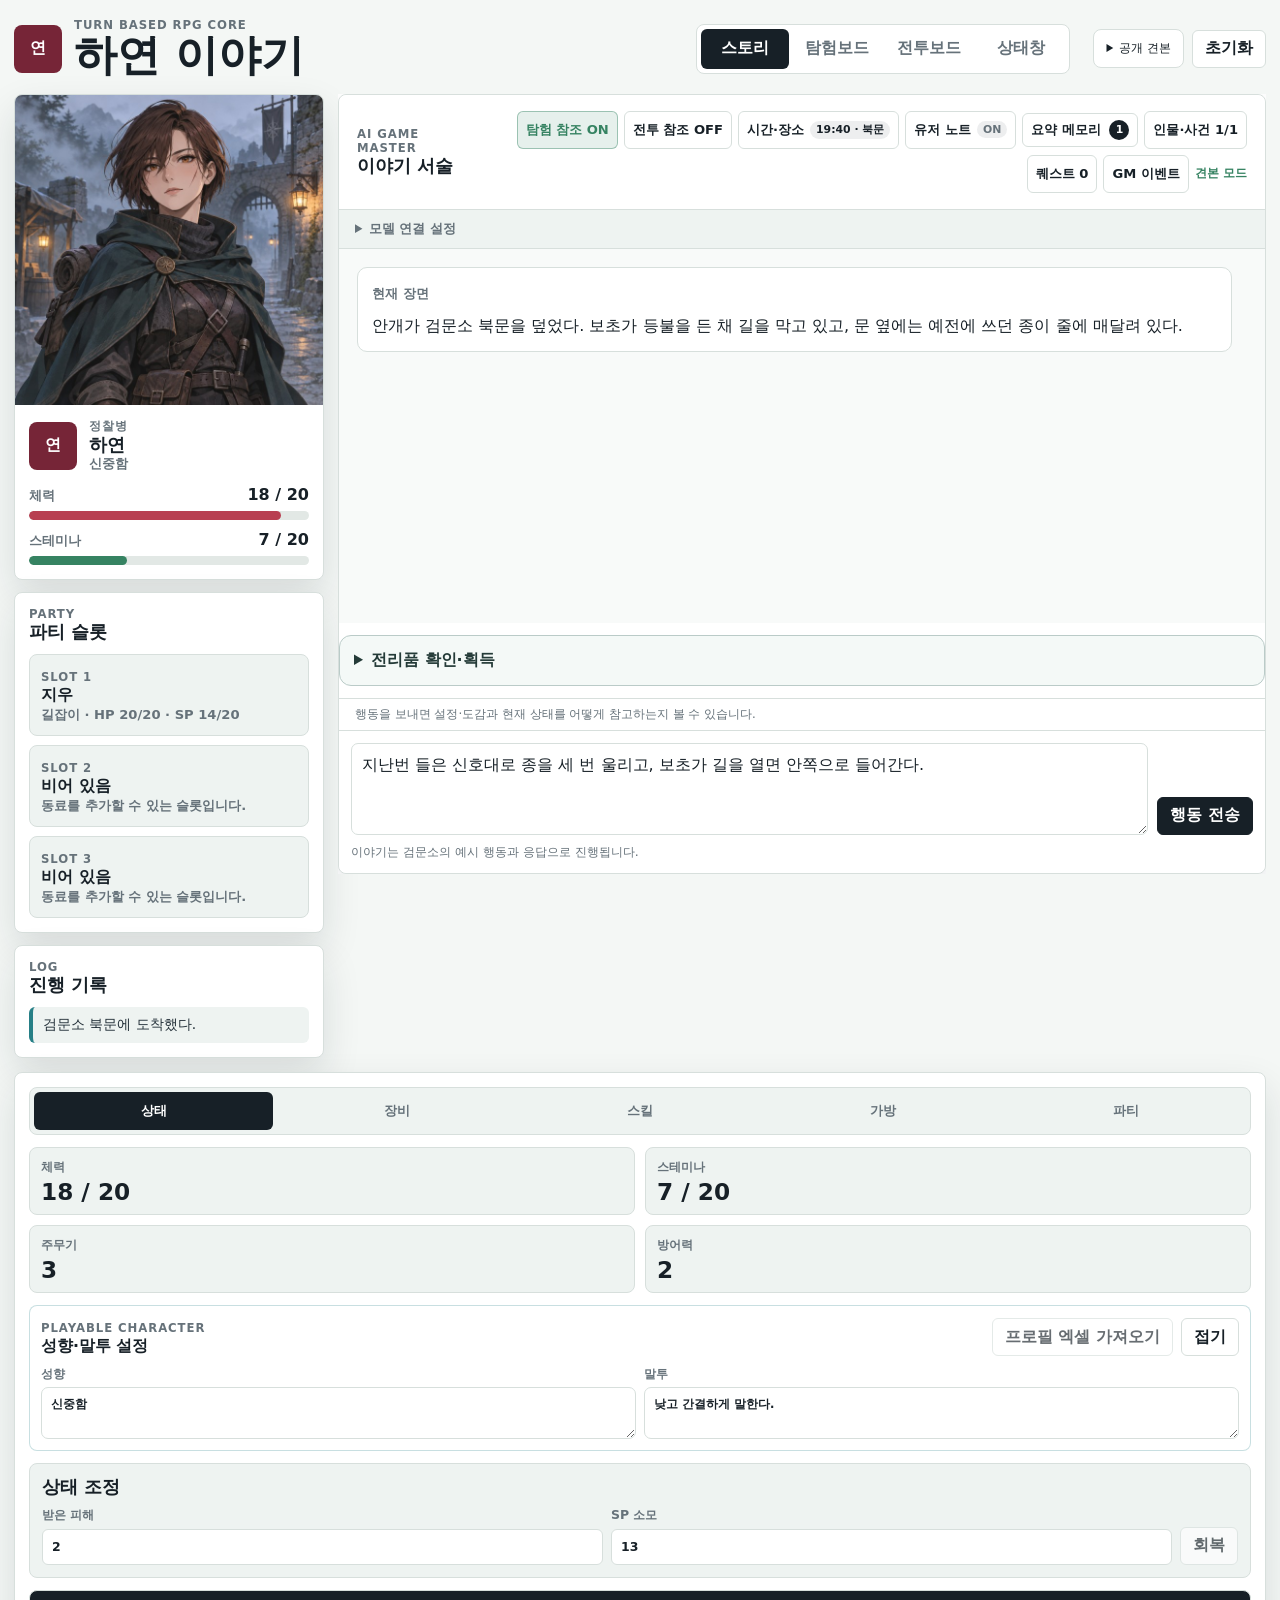
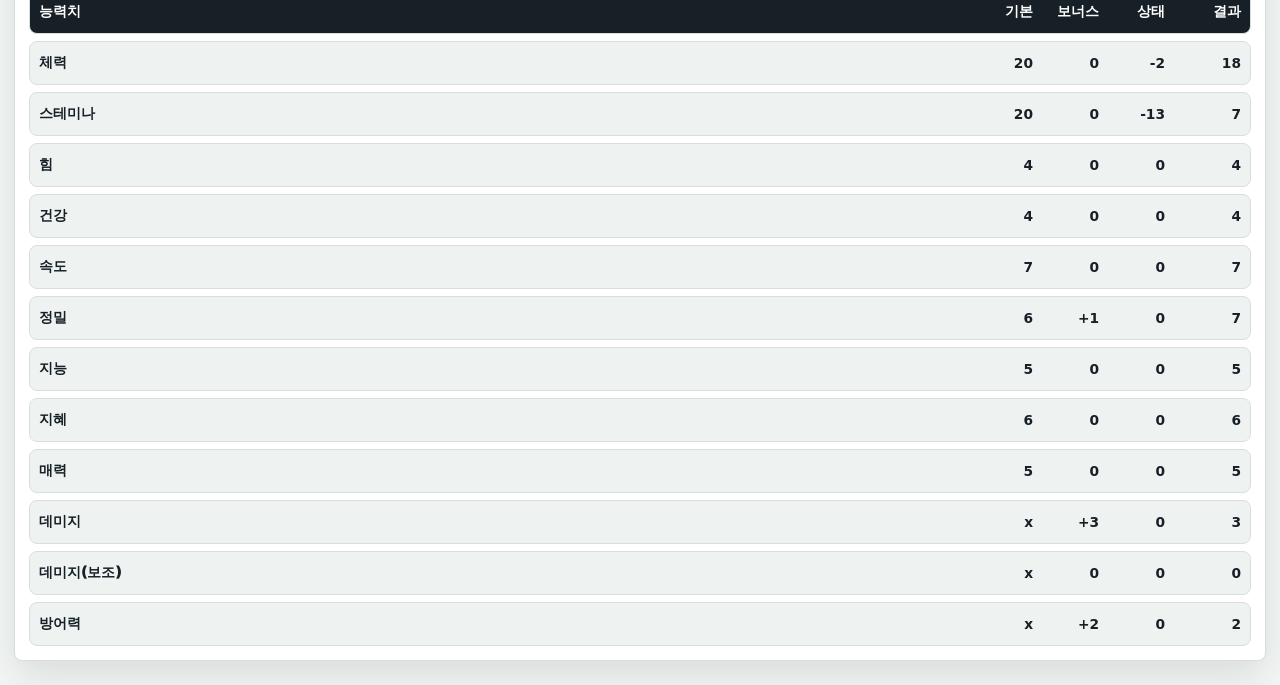
==== commit cf59450d: "Keep story controls legible at narrow widths" ====
--- a/index.html
+++ b/index.html
@@ -7,7 +7,7 @@
   <title>하연 이야기 · TRPG 견본</title>
   <link rel="icon" href="./favicon.svg" type="image/svg+xml">
   <link rel="stylesheet" href="./styles.css?v=2">
-  <link rel="stylesheet" href="./demo.css?v=2">
+  <link rel="stylesheet" href="./demo.css?v=3">
   <script src="./demo.js?v=2" defer></script>
 </head>
 <body>
--- a/demo.css
+++ b/demo.css
@@ -1,4 +1,7 @@
 .demo-narrator-title { flex: 0 0 7.25rem; }
+.narrator-head-actions { flex-wrap: wrap; gap: 6px; }
+.narrator-head-actions > * { flex-shrink: 0; white-space: nowrap; }
+.narrator-head-actions > .ghost-button { padding-inline: 8px; font-size: .82rem; }
 .demo-reference { display: inline-grid; place-items: center; text-align: center; }
 .demo-settings-copy { padding: 9px 15px; font-size: .85rem; }
 .demo-context { display: flex; align-items: center; flex-wrap: wrap; gap: 8px; }
@@ -23,10 +26,6 @@
 :focus-visible { outline: 3px solid var(--teal); outline-offset: 2px; }
 .save-tools-panel p + a { display: inline-block; margin-top: 8px; }
 
-@media (max-width: 1650px) {
-  .narrator-head-actions { flex-wrap: wrap; gap: 6px; }
-}
-
 @media (max-width: 680px) {
   .narrator-head { flex-wrap: wrap; padding: 12px; }
   .narrator-head-actions { justify-content: flex-start; }
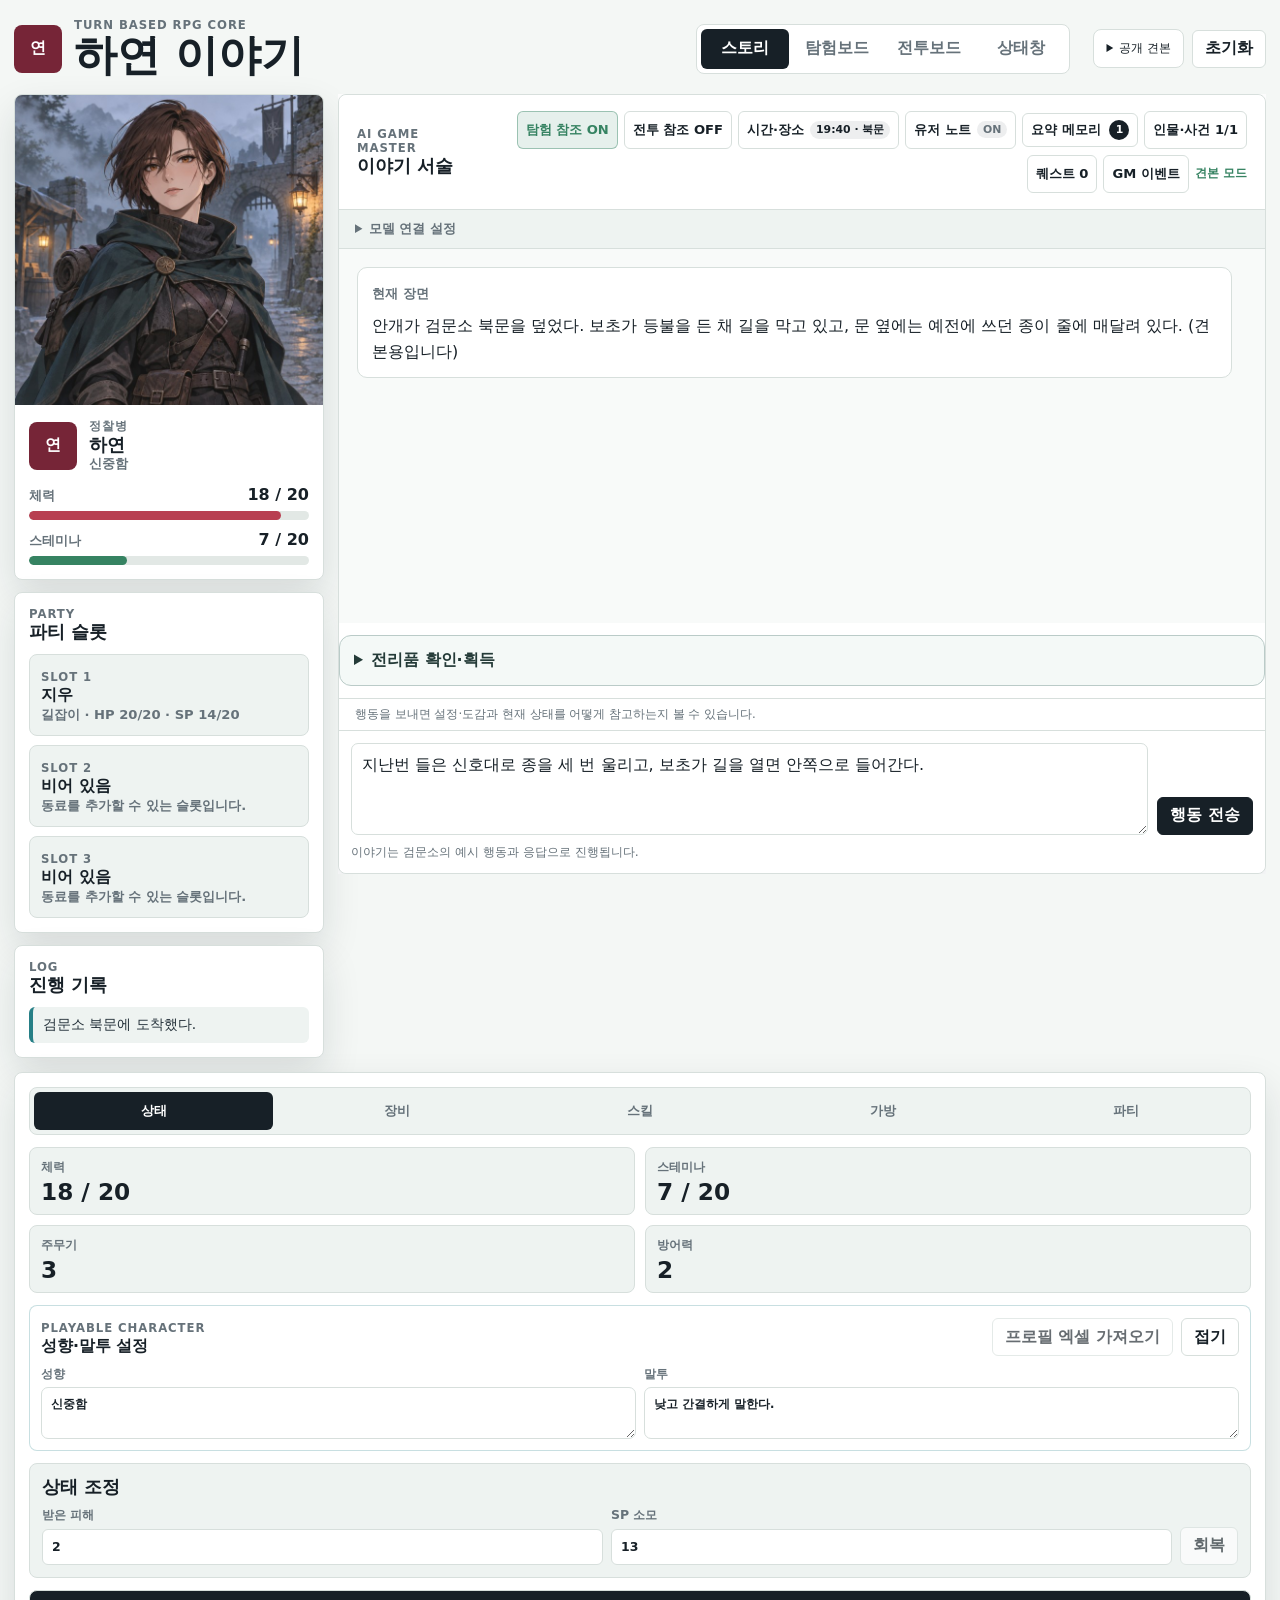
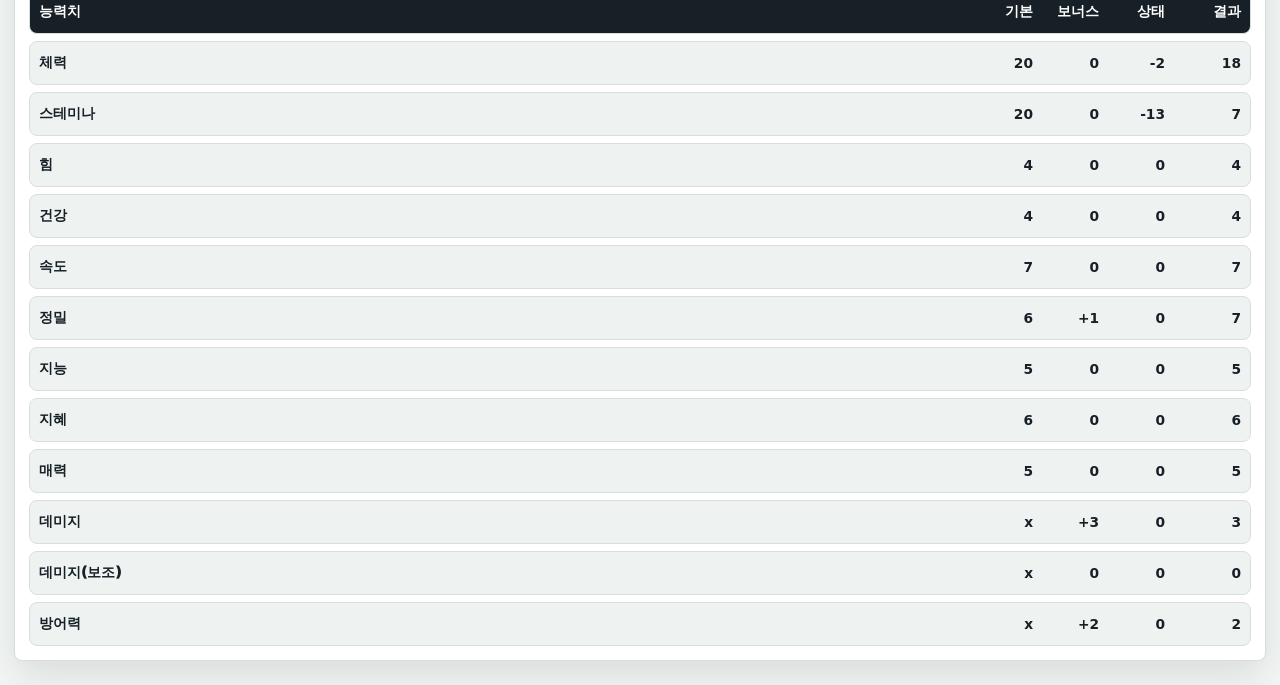
==== commit 3918080c: "Label the opening scene as a demo" ====
--- a/index.html
+++ b/index.html
@@ -117,7 +117,7 @@
               <div class="narrator-messages" id="narratorMessages">
                 <article class="narrator-message assistant">
                   <header class="narrator-message-head"><small>현재 장면</small></header>
-                  <p class="narrator-message-body">안개가 검문소 북문을 덮었다. 보초가 등불을 든 채 길을 막고 있고, 문 옆에는 예전에 쓰던 종이 줄에 매달려 있다.</p>
+                  <p class="narrator-message-body">안개가 검문소 북문을 덮었다. 보초가 등불을 든 채 길을 막고 있고, 문 옆에는 예전에 쓰던 종이 줄에 매달려 있다. (견본용입니다)</p>
                 </article>
                 <article class="narrator-message user" id="player-message" hidden>
                   <header class="narrator-message-head"><small>하연</small></header>
